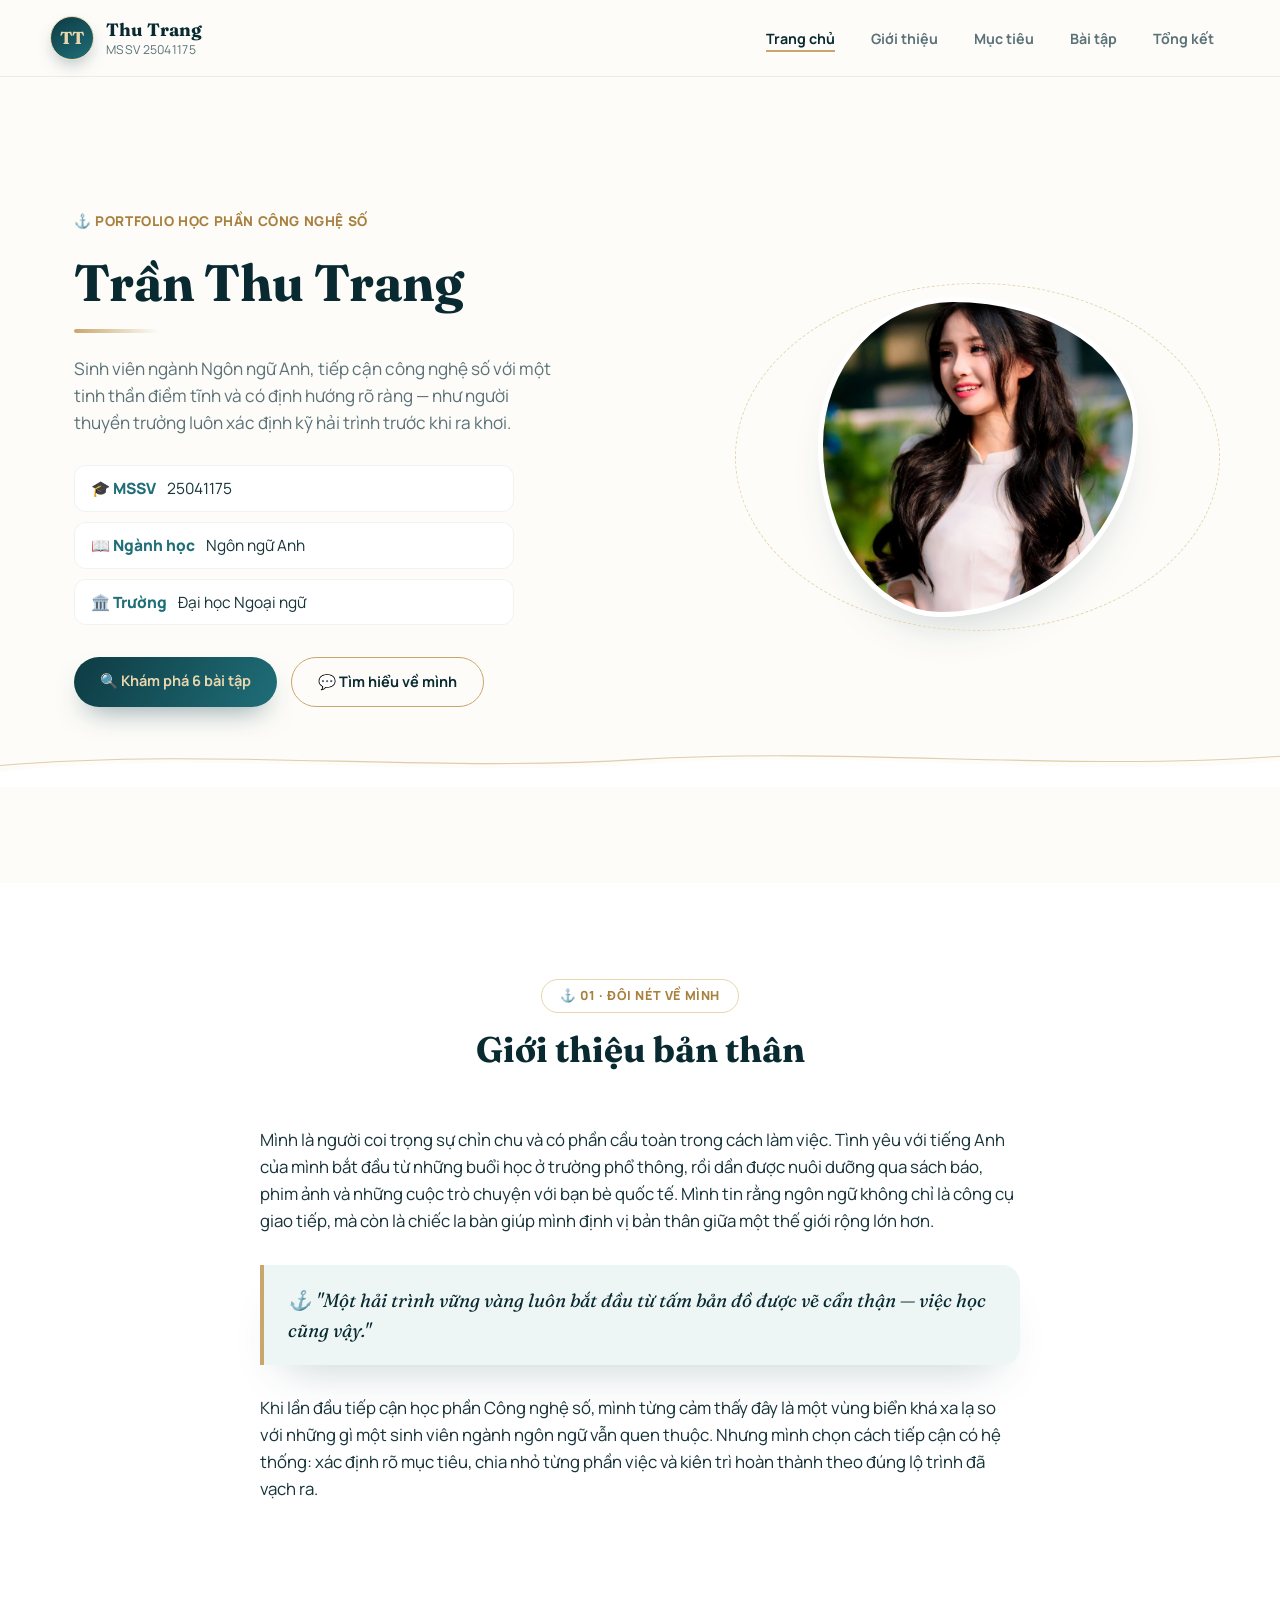
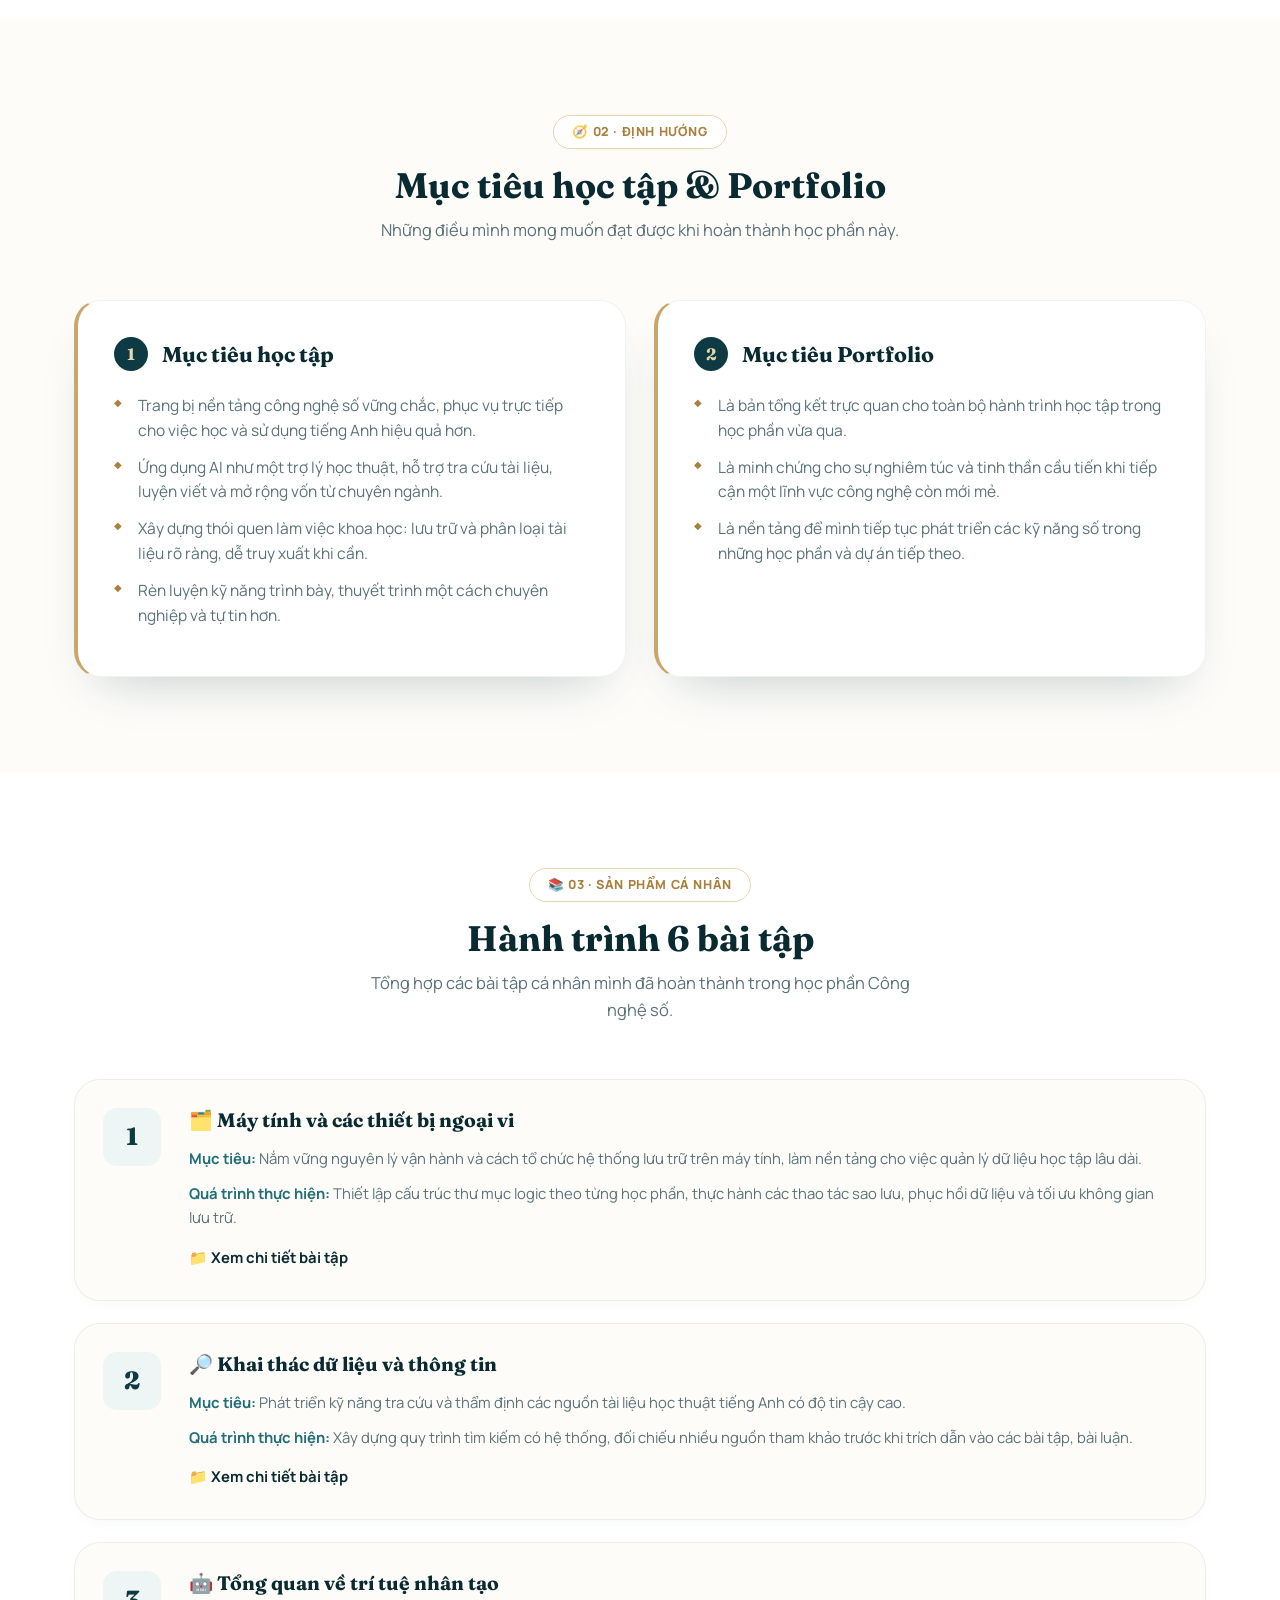
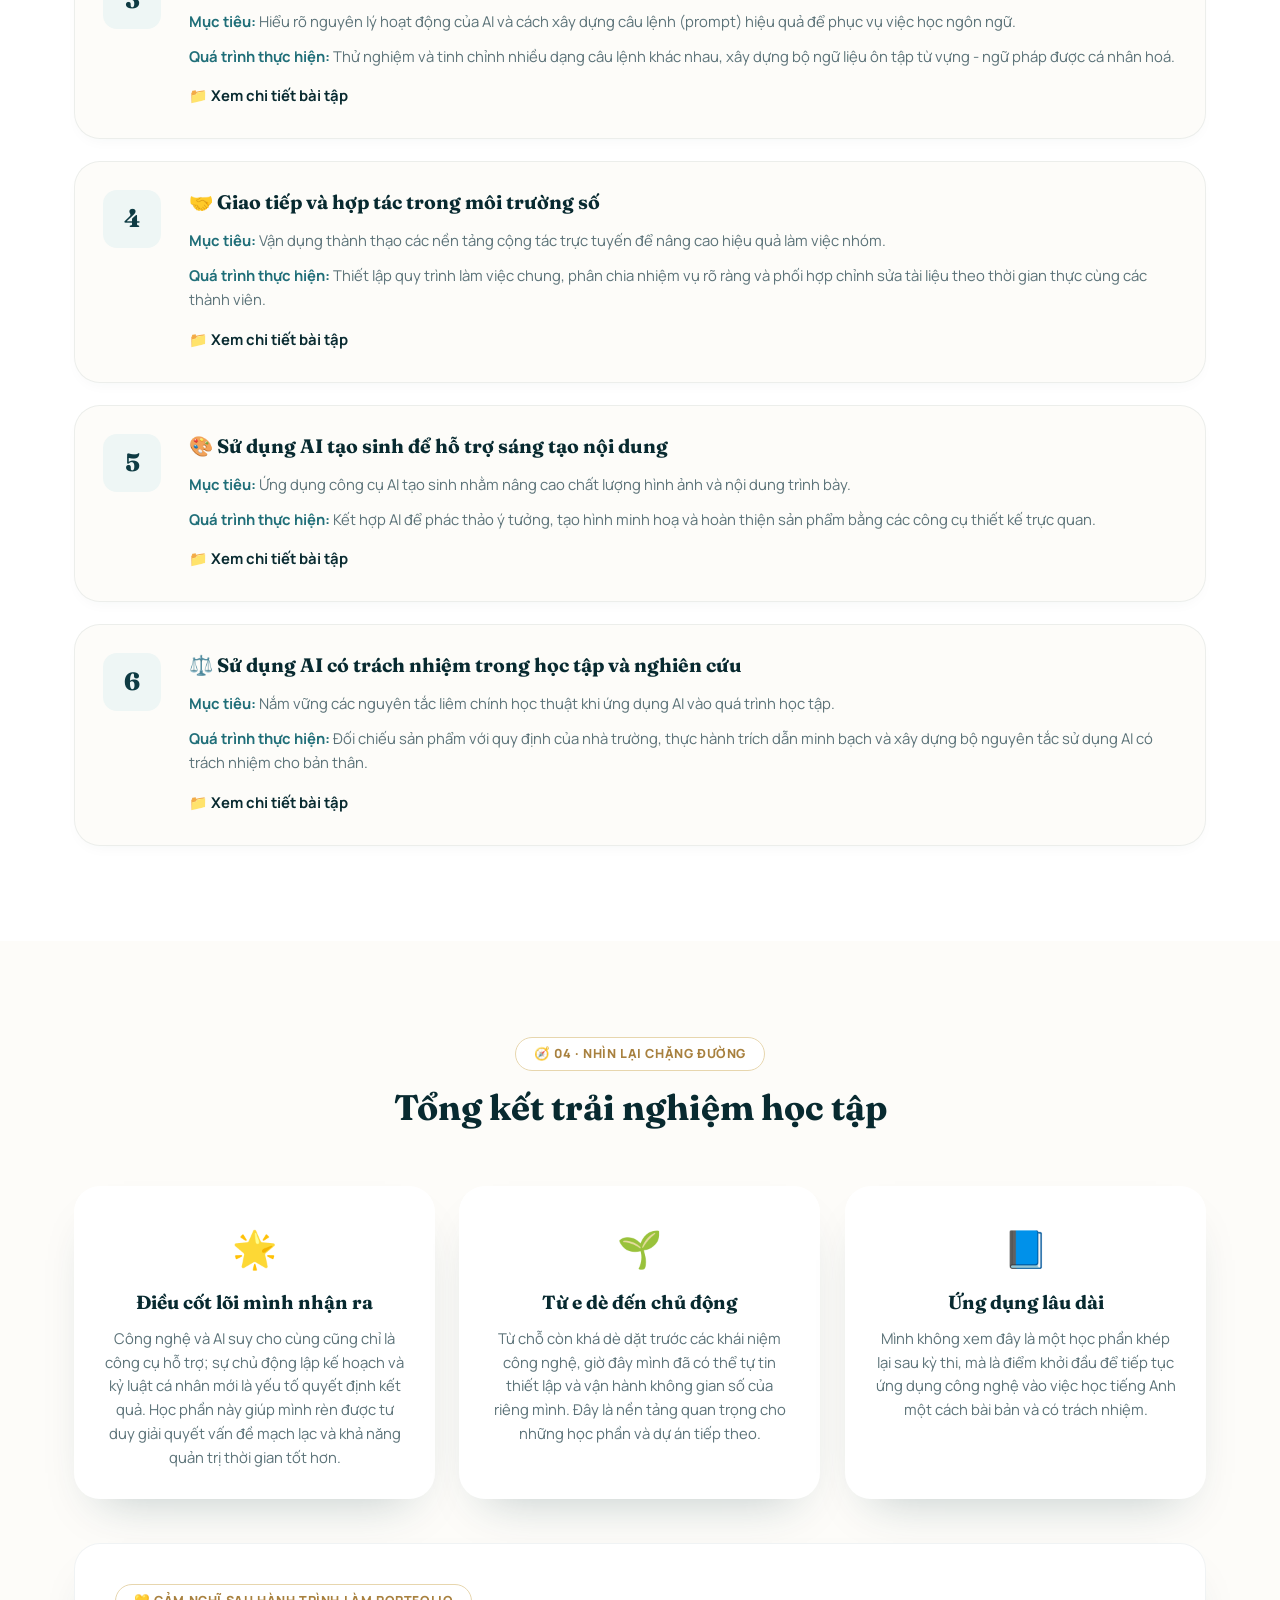
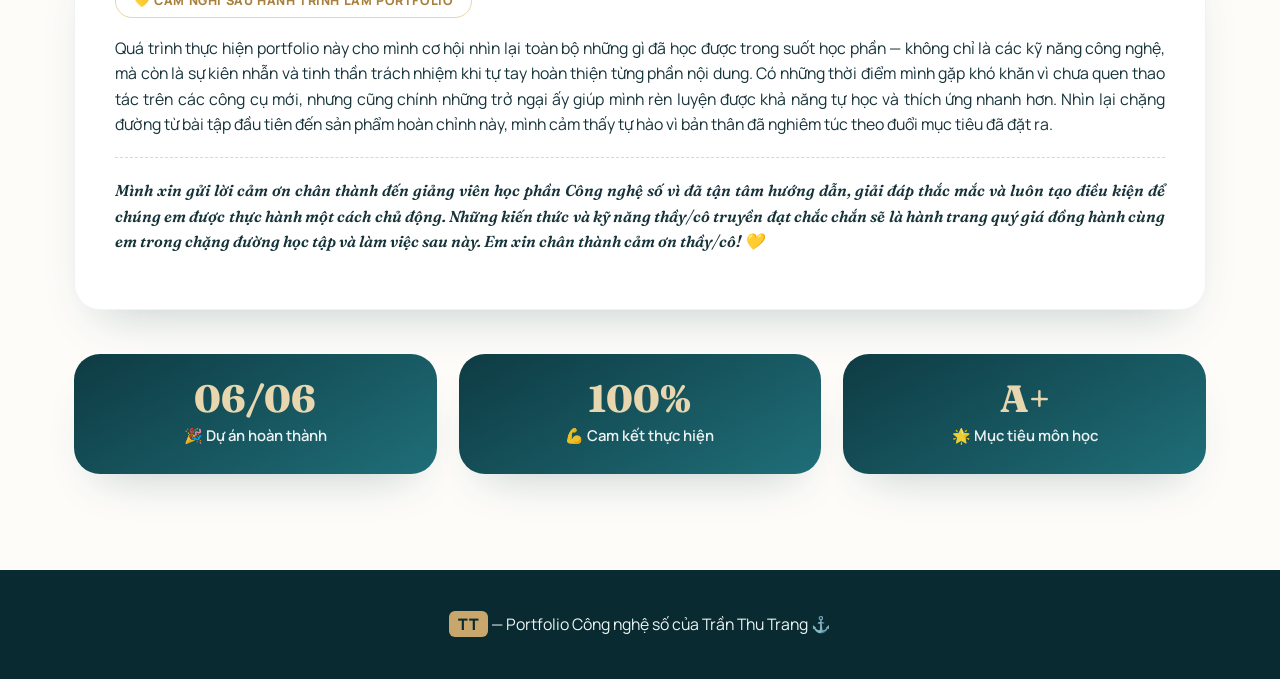
==== index.html @ 6f13f2d3 "Rename thutrang.html to index.html" ====
<!DOCTYPE html>
<html lang="vi">
<head>
<meta charset="UTF-8">
<meta name="viewport" content="width=device-width, initial-scale=1.0">
<title>Trần Thu Trang — Portfolio Công nghệ số</title>
<link rel="preconnect" href="https://fonts.googleapis.com">
<link rel="preconnect" href="https://fonts.gstatic.com" crossorigin>
<link href="https://fonts.googleapis.com/css2?family=Fraunces:opsz,wght@9..144,500;9..144,600;9..144,700;9..144,800&family=Manrope:wght@400;500;600;700;800&display=swap" rel="stylesheet">
<style>
  :root{
    --navy: #0E3B43;
    --navy-deep: #082A30;
    --teal: #1F6E78;
    --mist: #EEF6F5;
    --mist-deep: #DCEEEC;
    --gold: #C9A66B;
    --gold-soft: #E7D6AE;
    --gold-deep: #A8813F;
    --ink: #16333A;
    --ink-soft: #5B7278;
    --paper: #FDFCF9;
    --white: #FFFFFF;
    --shadow-soft: 0 24px 48px -26px rgba(14,59,67,0.28);
    --radius-lg: 26px;
    --radius-sm: 16px;
  }
  *{ box-sizing: border-box; margin: 0; padding: 0; }
  html{ scroll-behavior: smooth; font-size: 16.5px; }
  @media (prefers-reduced-motion: reduce){
    html{ scroll-behavior: auto; }
    *{ animation-duration: 0.01ms !important; animation-iteration-count: 1 !important; transition-duration: 0.01ms !important; }
  }
  body{
    font-family: 'Manrope', sans-serif; color: var(--ink);
    background: var(--paper); line-height: 1.6; overflow-x: hidden; position: relative;
  }
  .wrap{ max-width: 1180px; margin: 0 auto; padding: 0 24px; }
  h1, h2, h3, h4{ font-family: 'Fraunces', serif; font-weight: 700; color: var(--navy-deep); line-height: 1.25; }
  a{ color: inherit; }

  /* ===== subtle floating sparkles (tinh giản, chuyên nghiệp hơn bong bóng) ===== */
  .bubbles{ position: fixed; top: 0; left: 0; width: 100%; height: 100%; z-index: -1; pointer-events: none; overflow: hidden; }
  .bubble{ position: absolute; bottom: -60px; font-size: 1.15rem; opacity: 0.5; animation: floatUp linear infinite; filter: drop-shadow(0 4px 8px rgba(14,59,67,0.12)); }
  .bubble:nth-child(1){ left: 8%; animation-duration: 22s; animation-delay: 0s; }
  .bubble:nth-child(2){ left: 22%; animation-duration: 26s; animation-delay: 3s; font-size: 0.9rem; }
  .bubble:nth-child(3){ left: 38%; animation-duration: 20s; animation-delay: 6s; }
  .bubble:nth-child(4){ left: 58%; animation-duration: 28s; animation-delay: 2s; font-size: 1rem; }
  .bubble:nth-child(5){ left: 74%; animation-duration: 24s; animation-delay: 8s; }
  .bubble:nth-child(6){ left: 90%; animation-duration: 21s; animation-delay: 5s; font-size: 0.95rem; }
  @keyframes floatUp{
    0%{ transform: translateY(0) translateX(0); opacity: 0; }
    12%{ opacity: 0.55; }
    88%{ opacity: 0.4; }
    100%{ transform: translateY(-108vh) translateX(18px); opacity: 0; }
  }

  /* ===== nav ===== */
  .site-nav{
    position: sticky; top: 0; z-index: 1000; background: rgba(253,252,249,0.86); backdrop-filter: blur(14px);
    border-bottom: 1px solid rgba(14,59,67,0.08);
  }
  .nav-inner{ display: flex; justify-content: space-between; align-items: center; padding: 16px 0; }
  .brand{ display: flex; align-items: center; gap: 12px; }
  .seal{
    background: linear-gradient(150deg, var(--navy), var(--teal)); color: var(--gold-soft);
    width: 44px; height: 44px; display: flex; align-items: center; justify-content: center;
    border-radius: 50%; font-family: 'Fraunces', serif; font-weight: 700; font-size: 1.05rem;
    box-shadow: 0 8px 18px -6px rgba(14,59,67,0.4); border: 1px solid var(--gold-soft);
  }
  .brand-text{ display: flex; flex-direction: column; line-height: 1.25; }
  .brand-name{ font-family: 'Fraunces', serif; font-weight: 700; font-size: 1.08rem; color: var(--navy-deep); }
  .brand-id{ font-size: 0.74rem; color: var(--ink-soft); letter-spacing: 0.3px; }
  .nav-links{ display: flex; list-style: none; gap: 4px; }
  .nav-link{
    text-decoration: none; color: var(--ink-soft); padding: 9px 16px; border-radius: 999px;
    font-weight: 700; font-size: 0.86rem; position: relative; transition: color 0.3s ease;
  }
  .nav-link::after{
    content: ""; position: absolute; left: 16px; right: 16px; bottom: 5px; height: 2px;
    background: var(--gold); transform: scaleX(0); transform-origin: left; transition: transform 0.35s cubic-bezier(.3,1.2,.5,1);
  }
  .nav-link:hover, .nav-link.active{ color: var(--navy-deep); }
  .nav-link:hover::after, .nav-link.active::after{ transform: scaleX(1); }

  section{ padding: 96px 0; position: relative; }

  .section-head{ text-align: center; margin-bottom: 56px; }
  .tag{
    display: inline-flex; align-items: center; gap: 6px; background: var(--white); color: var(--gold-deep);
    padding: 6px 18px; border-radius: 999px; font-weight: 800; font-size: 0.76rem; letter-spacing: 0.6px;
    text-transform: uppercase; margin-bottom: 14px; box-shadow: var(--shadow-soft); border: 1px solid var(--gold-soft);
  }
  .section-head h2{ font-size: 2.15rem; margin-bottom: 10px; }
  .section-head p{ color: var(--ink-soft); max-width: 540px; margin: 0 auto; }

  /* ===== hero ===== */
  .hero{ display: grid; grid-template-columns: 1.15fr 0.85fr; gap: 56px; align-items: center; padding-top: 34px; }
  .hero-eyebrow{
    display: inline-flex; align-items: center; gap: 8px; color: var(--gold-deep); font-weight: 800;
    font-size: 0.82rem; letter-spacing: 0.6px; text-transform: uppercase; margin-bottom: 18px;
  }
  .hero h1{ font-size: 3.1rem; margin-bottom: 6px; color: var(--navy-deep); }
  .hero h1 .underline{
    display: block; width: 84px; height: 4px; background: linear-gradient(90deg, var(--gold), transparent);
    border-radius: 4px; margin: 14px 0 22px;
  }
  .hero .sub{ font-size: 1.04rem; color: var(--ink-soft); margin-bottom: 28px; max-width: 480px; }
  .info-list{ list-style: none; margin-bottom: 32px; display: flex; flex-direction: column; gap: 10px; }
  .info-list li{
    font-size: 0.94rem; background: var(--white); padding: 10px 16px; border-radius: 12px;
    box-shadow: var(--shadow-soft); border: 1px solid rgba(14,59,67,0.06); max-width: 440px;
  }
  .info-list .k{ font-weight: 800; color: var(--teal); margin-right: 8px; }
  .hero-cta{ display: flex; gap: 14px; flex-wrap: wrap; }
  .btn{
    display: inline-block; text-decoration: none; padding: 12px 26px; border-radius: 999px;
    font-weight: 700; font-size: 0.88rem; transition: all 0.35s cubic-bezier(.3,1.2,.5,1);
  }
  .btn-primary{ background: linear-gradient(120deg, var(--navy), var(--teal)); color: var(--gold-soft); box-shadow: 0 14px 28px -12px rgba(14,59,67,0.5); }
  .btn-primary:hover{ transform: translateY(-4px) scale(1.02); box-shadow: 0 18px 32px -12px rgba(14,59,67,0.55); }
  .btn-ghost{ background: transparent; color: var(--navy-deep); border: 1.5px solid var(--gold); }
  .btn-ghost:hover{ background: var(--mist); transform: translateY(-4px); }

  .hero-frame{ display: flex; justify-content: center; position: relative; }
  .frame-img{
    width: 100%; max-width: 320px; aspect-ratio: 1/1; object-fit: cover;
    border-radius: 42% 58% 62% 38% / 46% 40% 60% 54%;
    box-shadow: var(--shadow-soft); border: 5px solid var(--white);
    transition: border-radius 0.6s cubic-bezier(.3,1.1,.4,1), transform 0.5s cubic-bezier(.3,1.1,.4,1);
  }
  .hero-frame:hover .frame-img{
    border-radius: 58% 42% 40% 60% / 54% 60% 40% 46%;
    transform: translateY(-4px);
  }
  .frame-ring{
    position: absolute; inset: -14px; border-radius: 50%; border: 1.5px dashed var(--gold-soft);
  }

  .wave-divider{ position: relative; height: 46px; margin-top: 34px; }
  .wave-divider svg{ position: absolute; bottom: 0; width: 100%; height: 46px; }

  /* ===== gioi thieu ===== */
  #gioi-thieu{ background: var(--white); }
  .intro-text{ max-width: 760px; margin: 0 auto; }
  .intro-text p{ font-size: 1.02rem; color: var(--ink); margin-bottom: 20px; }
  .pull-quote{
    background: var(--mist); border-left: 4px solid var(--gold); padding: 20px 24px; margin: 30px 0;
    border-radius: 0 18px 18px 0; font-family: 'Fraunces', serif; font-size: 1.15rem; font-style: italic;
    color: var(--navy-deep); box-shadow: var(--shadow-soft);
  }

  /* ===== muc tieu ===== */
  .goal-grid{ display: grid; grid-template-columns: 1fr 1fr; gap: 28px; }
  .goal-card{
    background: var(--white); padding: 36px; border-radius: var(--radius-lg); box-shadow: var(--shadow-soft);
    border: 1px solid rgba(14,59,67,0.06); border-left: 4px solid var(--gold);
    transition: all 0.4s cubic-bezier(.2,.9,.3,1.3);
  }
  .goal-card:hover{ transform: translateY(-8px); box-shadow: 0 30px 50px -22px rgba(14,59,67,0.28); }
  .goal-card h3{ display: flex; align-items: center; gap: 14px; font-size: 1.3rem; margin-bottom: 22px; color: var(--navy-deep); }
  .goal-card .num{
    background: var(--navy); color: var(--gold-soft); width: 34px; height: 34px; border-radius: 50%;
    display: flex; align-items: center; justify-content: center; font-size: 1rem; font-family: 'Fraunces', serif;
  }
  .goal-card ul{ list-style: none; }
  .goal-card ul li{ position: relative; padding-left: 24px; margin-bottom: 12px; color: var(--ink-soft); font-size: 0.94rem; line-height: 1.6; }
  .goal-card ul li::before{ content: "◆"; position: absolute; left: 0; top: 2px; font-size: 0.6rem; color: var(--gold-deep); }

  /* ===== bai tap ===== */
  #bai-tap{ background: var(--white); }
  .work-list{ display: flex; flex-direction: column; gap: 22px; }
  .work-item{
    display: grid; grid-template-columns: 62px 1fr; gap: 24px; background: var(--paper);
    padding: 28px; border-radius: var(--radius-lg); border: 1px solid rgba(14,59,67,0.07);
    box-shadow: 0 6px 18px -10px rgba(14,59,67,0.08); transition: all 0.35s cubic-bezier(.25,.8,.25,1);
  }
  .work-item:hover{ transform: translateX(8px); background: var(--white); border-color: var(--gold); box-shadow: var(--shadow-soft); }
  .work-item .num{
    background: var(--mist); color: var(--navy); font-size: 1.5rem; font-weight: 800; width: 58px; height: 58px;
    display: flex; align-items: center; justify-content: center; border-radius: 14px;
    font-family: 'Fraunces', serif; transition: all 0.3s ease;
  }
  .work-item:hover .num{ background: linear-gradient(150deg, var(--navy), var(--teal)); color: var(--gold-soft); }
  .work-item h3{ font-size: 1.18rem; margin-bottom: 14px; color: var(--navy-deep); }
  .work-fields{ display: flex; flex-direction: column; gap: 10px; margin-bottom: 14px; }
  .work-fields .row{ font-size: 0.9rem; color: var(--ink-soft); line-height: 1.65; }
  .work-fields b{ color: var(--teal); }
  .work-link{
    display: inline-block; color: var(--navy-deep); text-decoration: none; font-weight: 700; font-size: 0.9rem;
    position: relative; padding-bottom: 2px;
  }
  .work-link::after{ content: ""; position: absolute; bottom: 0; left: 0; width: 0; height: 2px; background: var(--gold); transition: width 0.3s ease; }
  .work-link:hover::after{ width: 100%; }

  /* ===== tong ket ===== */
  .reflect-grid{ display: grid; grid-template-columns: repeat(3, 1fr); gap: 24px; margin-bottom: 44px; }
  .reflect-card{
    background: var(--white); padding: 30px; border-radius: var(--radius-lg); box-shadow: var(--shadow-soft);
    text-align: center; border-top: 3px solid transparent; transition: all 0.35s ease;
  }
  .reflect-card:hover{ transform: translateY(-6px); border-top-color: var(--gold); }
  .reflect-card .ic{ font-size: 2.2rem; margin-bottom: 14px; display: inline-block; transition: transform 0.3s ease; }
  .reflect-card:hover .ic{ transform: scale(1.15) rotate(-6deg); }
  .reflect-card h3{ font-size: 1.15rem; margin-bottom: 12px; color: var(--navy-deep); }
  .reflect-card p{ font-size: 0.9rem; color: var(--ink-soft); }

  .feelings{
    background: var(--white); border-radius: var(--radius-lg); padding: 40px; box-shadow: var(--shadow-soft);
    margin-bottom: 44px; border: 1px solid rgba(14,59,67,0.06);
  }
  .feelings .tag{ margin-bottom: 18px; }
  .feelings p{ margin-bottom: 15px; text-align: justify; color: var(--ink); font-size: 0.96rem; }
  .thanks{
    font-family: 'Fraunces', serif; font-style: italic; color: var(--navy-deep); font-weight: 600;
    border-top: 1px dashed var(--gold-soft); padding-top: 20px; margin-top: 20px; font-size: 1rem;
  }

  .stat-row{ display: grid; grid-template-columns: repeat(3, 1fr); gap: 22px; text-align: center; }
  .stat{
    background: linear-gradient(150deg, var(--navy), var(--teal)); color: var(--white); padding: 26px;
    border-radius: var(--radius-lg); box-shadow: var(--shadow-soft); transition: transform 0.35s cubic-bezier(.3,1.2,.5,1);
  }
  .stat:hover{ transform: translateY(-5px); }
  .stat .num{ font-family: 'Fraunces', serif; font-size: 2.3rem; font-weight: 800; line-height: 1; margin-bottom: 6px; color: var(--gold-soft); }
  .stat .label{ font-weight: 600; font-size: 0.9rem; opacity: 0.92; }

  footer{ background: var(--navy-deep); color: var(--mist); text-align: center; padding: 42px 20px; font-size: 0.96rem; }
  .seal-mini{ background: var(--gold); color: var(--navy-deep); padding: 2px 9px; border-radius: 6px; font-weight: 800; }

  .reveal{ opacity: 0; transform: translateY(28px) scale(0.98); transition: all 0.75s cubic-bezier(.25,1,.5,1); will-change: transform, opacity; }
  .reveal.in-view{ opacity: 1; transform: translateY(0) scale(1); }

  @media (max-width: 992px){
    .hero{ grid-template-columns: 1fr; gap: 30px; text-align: center; }
    .hero-cta{ justify-content: center; }
    .hero .sub{ margin-left: auto; margin-right: auto; }
    .hero-frame{ order: -1; }
    .hero h1 .underline{ margin-left: auto; margin-right: auto; }
    .info-list li{ margin: 0 auto; }
    .goal-grid{ grid-template-columns: 1fr; }
    .reflect-grid{ grid-template-columns: 1fr; }
    .stat-row{ grid-template-columns: 1fr; }
    .nav-links{ display: none; }
  }
</style>
</head>
<body>

<div class="bubbles" aria-hidden="true">
  <span class="bubble">⚓</span><span class="bubble">✦</span><span class="bubble">🧭</span>
  <span class="bubble">✦</span><span class="bubble">⛵</span><span class="bubble">✦</span>
</div>

<header class="site-nav">
  <div class="wrap nav-inner">
    <div class="brand">
      <div class="seal">TT</div>
      <div class="brand-text">
        <span class="brand-name">Thu Trang</span>
        <span class="brand-id">MSSV 25041175</span>
      </div>
    </div>
    <ul class="nav-links">
      <li><a href="#trang-chu" class="nav-link active">Trang chủ</a></li>
      <li><a href="#gioi-thieu" class="nav-link">Giới thiệu</a></li>
      <li><a href="#muc-tieu" class="nav-link">Mục tiêu</a></li>
      <li><a href="#bai-tap" class="nav-link">Bài tập</a></li>
      <li><a href="#tong-ket" class="nav-link">Tổng kết</a></li>
    </ul>
  </div>
</header>

<section id="trang-chu">
  <div class="wrap hero">
    <div class="reveal">
      <span class="hero-eyebrow">⚓ Portfolio học phần Công nghệ số</span>
      <h1>Trần Thu Trang<span class="underline"></span></h1>
      <p class="sub">Sinh viên ngành Ngôn ngữ Anh, tiếp cận công nghệ số với một tinh thần điềm tĩnh và có định hướng rõ ràng — như người thuyền trưởng luôn xác định kỹ hải trình trước khi ra khơi.</p>
      <ul class="info-list">
        <li><span class="k">🎓 MSSV</span> 25041175</li>
        <li><span class="k">📖 Ngành học</span> Ngôn ngữ Anh</li>
        <li><span class="k">🏛️ Trường</span> Đại học Ngoại ngữ</li>
      </ul>
      <div class="hero-cta">
        <a href="#bai-tap" class="btn btn-primary">🔍 Khám phá 6 bài tập</a>
        <a href="#gioi-thieu" class="btn btn-ghost">💬 Tìm hiểu về mình</a>
      </div>
    </div>
    <div class="hero-frame reveal">
      <div class="frame-ring"></div>
      <img class="frame-img" src="thutrang.jpg" alt="Ảnh cá nhân của Thu Trang"
           onerror="this.style.display='none'; this.parentElement.innerHTML+='<div style=\'width:100%;max-width:320px;aspect-ratio:1/1;border-radius:42% 58% 62% 38% / 46% 40% 60% 54%;background:linear-gradient(150deg,#0E3B43,#1F6E78);display:flex;align-items:center;justify-content:center;font-family:Fraunces,serif;font-size:3rem;color:#E7D6AE;box-shadow:0 24px 48px -26px rgba(14,59,67,0.28);\'>TT</div>';">
    </div>
  </div>
  <div class="wave-divider" aria-hidden="true">
    <svg viewBox="0 0 1440 60" preserveAspectRatio="none">
      <path d="M0,40 C240,10 480,50 720,30 C960,10 1200,50 1440,26 L1440,60 L0,60 Z" fill="var(--white)"></path>
      <path d="M0,32 C240,8 480,42 720,24 C960,8 1200,40 1440,20" fill="none" stroke="#C9A66B" stroke-width="1.4" opacity="0.55"></path>
    </svg>
  </div>
</section>

<section id="gioi-thieu">
  <div class="wrap">
    <div class="section-head reveal">
      <span class="tag">⚓ 01 · Đôi nét về mình</span>
      <h2>Giới thiệu bản thân</h2>
    </div>
    <div class="intro-text reveal">
      <p>Mình là người coi trọng sự chỉn chu và có phần cầu toàn trong cách làm việc. Tình yêu với tiếng Anh của mình bắt đầu từ những buổi học ở trường phổ thông, rồi dần được nuôi dưỡng qua sách báo, phim ảnh và những cuộc trò chuyện với bạn bè quốc tế. Mình tin rằng ngôn ngữ không chỉ là công cụ giao tiếp, mà còn là chiếc la bàn giúp mình định vị bản thân giữa một thế giới rộng lớn hơn.</p>
      <div class="pull-quote">⚓ "Một hải trình vững vàng luôn bắt đầu từ tấm bản đồ được vẽ cẩn thận — việc học cũng vậy."</div>
      <p>Khi lần đầu tiếp cận học phần Công nghệ số, mình từng cảm thấy đây là một vùng biển khá xa lạ so với những gì một sinh viên ngành ngôn ngữ vẫn quen thuộc. Nhưng mình chọn cách tiếp cận có hệ thống: xác định rõ mục tiêu, chia nhỏ từng phần việc và kiên trì hoàn thành theo đúng lộ trình đã vạch ra.</p>
    </div>
  </div>
</section>

<section id="muc-tieu">
  <div class="wrap">
    <div class="section-head reveal">
      <span class="tag">🧭 02 · Định hướng</span>
      <h2>Mục tiêu học tập &amp; Portfolio</h2>
      <p>Những điều mình mong muốn đạt được khi hoàn thành học phần này.</p>
    </div>
    <div class="goal-grid">
      <div class="goal-card reveal">
        <h3><span class="num">1</span> Mục tiêu học tập</h3>
        <ul>
          <li>Trang bị nền tảng công nghệ số vững chắc, phục vụ trực tiếp cho việc học và sử dụng tiếng Anh hiệu quả hơn.</li>
          <li>Ứng dụng AI như một trợ lý học thuật, hỗ trợ tra cứu tài liệu, luyện viết và mở rộng vốn từ chuyên ngành.</li>
          <li>Xây dựng thói quen làm việc khoa học: lưu trữ và phân loại tài liệu rõ ràng, dễ truy xuất khi cần.</li>
          <li>Rèn luyện kỹ năng trình bày, thuyết trình một cách chuyên nghiệp và tự tin hơn.</li>
        </ul>
      </div>
      <div class="goal-card reveal">
        <h3><span class="num">2</span> Mục tiêu Portfolio</h3>
        <ul>
          <li>Là bản tổng kết trực quan cho toàn bộ hành trình học tập trong học phần vừa qua.</li>
          <li>Là minh chứng cho sự nghiêm túc và tinh thần cầu tiến khi tiếp cận một lĩnh vực công nghệ còn mới mẻ.</li>
          <li>Là nền tảng để mình tiếp tục phát triển các kỹ năng số trong những học phần và dự án tiếp theo.</li>
        </ul>
      </div>
    </div>
  </div>
</section>

<section id="bai-tap">
  <div class="wrap">
    <div class="section-head reveal">
      <span class="tag">📚 03 · Sản phẩm cá nhân</span>
      <h2>Hành trình 6 bài tập</h2>
      <p>Tổng hợp các bài tập cá nhân mình đã hoàn thành trong học phần Công nghệ số.</p>
    </div>
    <div class="work-list">
      <div class="work-item reveal">
        <div class="num">1</div>
        <div>
          <h3>🗂️ Máy tính và các thiết bị ngoại vi</h3>
          <div class="work-fields">
            <div class="row"><b>Mục tiêu:</b> Nắm vững nguyên lý vận hành và cách tổ chức hệ thống lưu trữ trên máy tính, làm nền tảng cho việc quản lý dữ liệu học tập lâu dài.</div>
            <div class="row"><b>Quá trình thực hiện:</b> Thiết lập cấu trúc thư mục logic theo từng học phần, thực hành các thao tác sao lưu, phục hồi dữ liệu và tối ưu không gian lưu trữ.</div>
          </div>
          <a href="https://drive.google.com/file/d/YOUR_FILE_ID_1/view?usp=drive_link" class="work-link" target="_blank" rel="noopener">📁 Xem chi tiết bài tập</a>
        </div>
      </div>
      <div class="work-item reveal">
        <div class="num">2</div>
        <div>
          <h3>🔎 Khai thác dữ liệu và thông tin</h3>
          <div class="work-fields">
            <div class="row"><b>Mục tiêu:</b> Phát triển kỹ năng tra cứu và thẩm định các nguồn tài liệu học thuật tiếng Anh có độ tin cậy cao.</div>
            <div class="row"><b>Quá trình thực hiện:</b> Xây dựng quy trình tìm kiếm có hệ thống, đối chiếu nhiều nguồn tham khảo trước khi trích dẫn vào các bài tập, bài luận.</div>
          </div>
          <a href="https://drive.google.com/file/d/YOUR_FILE_ID_2/view?usp=drive_link" class="work-link" target="_blank" rel="noopener">📁 Xem chi tiết bài tập</a>
        </div>
      </div>
      <div class="work-item reveal">
        <div class="num">3</div>
        <div>
          <h3>🤖 Tổng quan về trí tuệ nhân tạo</h3>
          <div class="work-fields">
            <div class="row"><b>Mục tiêu:</b> Hiểu rõ nguyên lý hoạt động của AI và cách xây dựng câu lệnh (prompt) hiệu quả để phục vụ việc học ngôn ngữ.</div>
            <div class="row"><b>Quá trình thực hiện:</b> Thử nghiệm và tinh chỉnh nhiều dạng câu lệnh khác nhau, xây dựng bộ ngữ liệu ôn tập từ vựng - ngữ pháp được cá nhân hoá.</div>
          </div>
          <a href="https://drive.google.com/file/d/YOUR_FILE_ID_3/view?usp=drive_link" class="work-link" target="_blank" rel="noopener">📁 Xem chi tiết bài tập</a>
        </div>
      </div>
      <div class="work-item reveal">
        <div class="num">4</div>
        <div>
          <h3>🤝 Giao tiếp và hợp tác trong môi trường số</h3>
          <div class="work-fields">
            <div class="row"><b>Mục tiêu:</b> Vận dụng thành thạo các nền tảng cộng tác trực tuyến để nâng cao hiệu quả làm việc nhóm.</div>
            <div class="row"><b>Quá trình thực hiện:</b> Thiết lập quy trình làm việc chung, phân chia nhiệm vụ rõ ràng và phối hợp chỉnh sửa tài liệu theo thời gian thực cùng các thành viên.</div>
          </div>
          <a href="https://drive.google.com/file/d/YOUR_FILE_ID_4/view?usp=drive_link" class="work-link" target="_blank" rel="noopener">📁 Xem chi tiết bài tập</a>
        </div>
      </div>
      <div class="work-item reveal">
        <div class="num">5</div>
        <div>
          <h3>🎨 Sử dụng AI tạo sinh để hỗ trợ sáng tạo nội dung</h3>
          <div class="work-fields">
            <div class="row"><b>Mục tiêu:</b> Ứng dụng công cụ AI tạo sinh nhằm nâng cao chất lượng hình ảnh và nội dung trình bày.</div>
            <div class="row"><b>Quá trình thực hiện:</b> Kết hợp AI để phác thảo ý tưởng, tạo hình minh hoạ và hoàn thiện sản phẩm bằng các công cụ thiết kế trực quan.</div>
          </div>
          <a href="https://drive.google.com/file/d/YOUR_FILE_ID_5/view?usp=drive_link" class="work-link" target="_blank" rel="noopener">📁 Xem chi tiết bài tập</a>
        </div>
      </div>
      <div class="work-item reveal">
        <div class="num">6</div>
        <div>
          <h3>⚖️ Sử dụng AI có trách nhiệm trong học tập và nghiên cứu</h3>
          <div class="work-fields">
            <div class="row"><b>Mục tiêu:</b> Nắm vững các nguyên tắc liêm chính học thuật khi ứng dụng AI vào quá trình học tập.</div>
            <div class="row"><b>Quá trình thực hiện:</b> Đối chiếu sản phẩm với quy định của nhà trường, thực hành trích dẫn minh bạch và xây dựng bộ nguyên tắc sử dụng AI có trách nhiệm cho bản thân.</div>
          </div>
          <a href="https://drive.google.com/file/d/YOUR_FILE_ID_6/view?usp=drive_link" class="work-link" target="_blank" rel="noopener">📁 Xem chi tiết bài tập</a>
        </div>
      </div>
    </div>
  </div>
</section>

<section id="tong-ket">
  <div class="wrap">
    <div class="section-head reveal">
      <span class="tag">🧭 04 · Nhìn lại chặng đường</span>
      <h2>Tổng kết trải nghiệm học tập</h2>
    </div>
    <div class="reflect-grid">
      <div class="reflect-card reveal">
        <div class="ic">🌟</div>
        <h3>Điều cốt lõi mình nhận ra</h3>
        <p>Công nghệ và AI suy cho cùng cũng chỉ là công cụ hỗ trợ; sự chủ động lập kế hoạch và kỷ luật cá nhân mới là yếu tố quyết định kết quả. Học phần này giúp mình rèn được tư duy giải quyết vấn đề mạch lạc và khả năng quản trị thời gian tốt hơn.</p>
      </div>
      <div class="reflect-card reveal">
        <div class="ic">🌱</div>
        <h3>Từ e dè đến chủ động</h3>
        <p>Từ chỗ còn khá dè dặt trước các khái niệm công nghệ, giờ đây mình đã có thể tự tin thiết lập và vận hành không gian số của riêng mình. Đây là nền tảng quan trọng cho những học phần và dự án tiếp theo.</p>
      </div>
      <div class="reflect-card reveal">
        <div class="ic">📘</div>
        <h3>Ứng dụng lâu dài</h3>
        <p>Mình không xem đây là một học phần khép lại sau kỳ thi, mà là điểm khởi đầu để tiếp tục ứng dụng công nghệ vào việc học tiếng Anh một cách bài bản và có trách nhiệm.</p>
      </div>
    </div>

    <div class="feelings reveal">
      <span class="tag">💛 Cảm nghĩ sau hành trình làm Portfolio</span>
      <p>Quá trình thực hiện portfolio này cho mình cơ hội nhìn lại toàn bộ những gì đã học được trong suốt học phần — không chỉ là các kỹ năng công nghệ, mà còn là sự kiên nhẫn và tinh thần trách nhiệm khi tự tay hoàn thiện từng phần nội dung. Có những thời điểm mình gặp khó khăn vì chưa quen thao tác trên các công cụ mới, nhưng cũng chính những trở ngại ấy giúp mình rèn luyện được khả năng tự học và thích ứng nhanh hơn. Nhìn lại chặng đường từ bài tập đầu tiên đến sản phẩm hoàn chỉnh này, mình cảm thấy tự hào vì bản thân đã nghiêm túc theo đuổi mục tiêu đã đặt ra.</p>
      <p class="thanks">Mình xin gửi lời cảm ơn chân thành đến giảng viên học phần Công nghệ số vì đã tận tâm hướng dẫn, giải đáp thắc mắc và luôn tạo điều kiện để chúng em được thực hành một cách chủ động. Những kiến thức và kỹ năng thầy/cô truyền đạt chắc chắn sẽ là hành trang quý giá đồng hành cùng em trong chặng đường học tập và làm việc sau này. Em xin chân thành cảm ơn thầy/cô! 💛</p>
    </div>

    <div class="stat-row reveal">
      <div class="stat"><div class="num">06/06</div><div class="label">🎉 Dự án hoàn thành</div></div>
      <div class="stat"><div class="num">100%</div><div class="label">💪 Cam kết thực hiện</div></div>
      <div class="stat"><div class="num">A+</div><div class="label">🌟 Mục tiêu môn học</div></div>
    </div>
  </div>
</section>

<footer>
  <span class="seal-mini">TT</span> — Portfolio Công nghệ số của Trần Thu Trang ⚓
</footer>

<script>
  const reveals = document.querySelectorAll('.reveal');
  reveals.forEach((el, i) => { el.style.transitionDelay = (i % 4) * 0.08 + 's'; });

  const io = new IntersectionObserver((entries) => {
    entries.forEach(entry => {
      if (entry.isIntersecting) {
        entry.target.classList.add('in-view');
        io.unobserve(entry.target);
      }
    });
  }, { threshold: 0.1 });
  reveals.forEach(el => io.observe(el));

  document.querySelectorAll('a[href^="#"]').forEach(link => {
    link.addEventListener('click', (e) => {
      const target = document.querySelector(link.getAttribute('href'));
      if (target) {
        e.preventDefault();
        target.scrollIntoView({ behavior: 'smooth', block: 'start' });
      }
    });
  });

  const navLinks = document.querySelectorAll('.nav-link');
  const sections = document.querySelectorAll('section[id]');
  const navIo = new IntersectionObserver((entries) => {
    entries.forEach(entry => {
      if (entry.isIntersecting) {
        const id = entry.target.getAttribute('id');
        navLinks.forEach(l => l.classList.toggle('active', l.getAttribute('href') === '#' + id));
      }
    });
  }, { threshold: 0.3 });
  sections.forEach(s => navIo.observe(s));

  window.addEventListener('beforeprint', () => {
    reveals.forEach(el => el.classList.add('in-view'));
  });
</script>
</body>
</html>
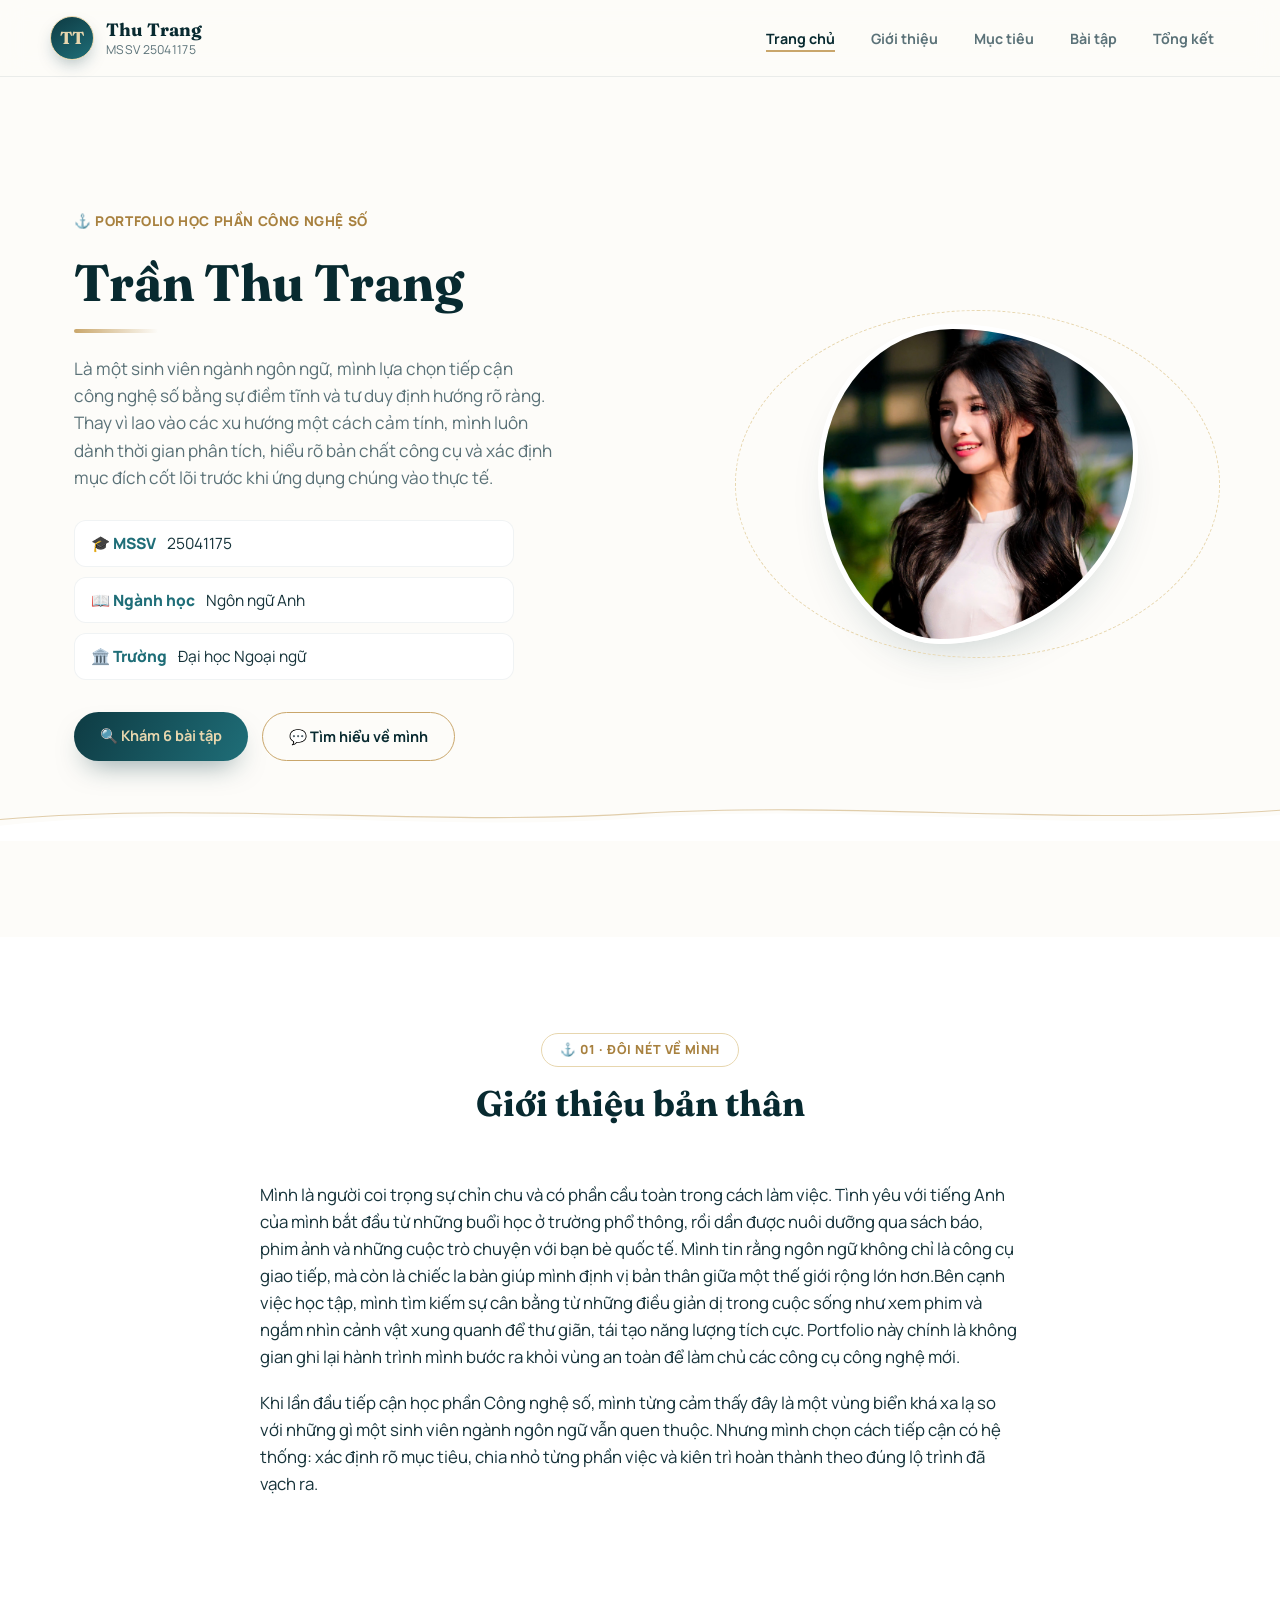
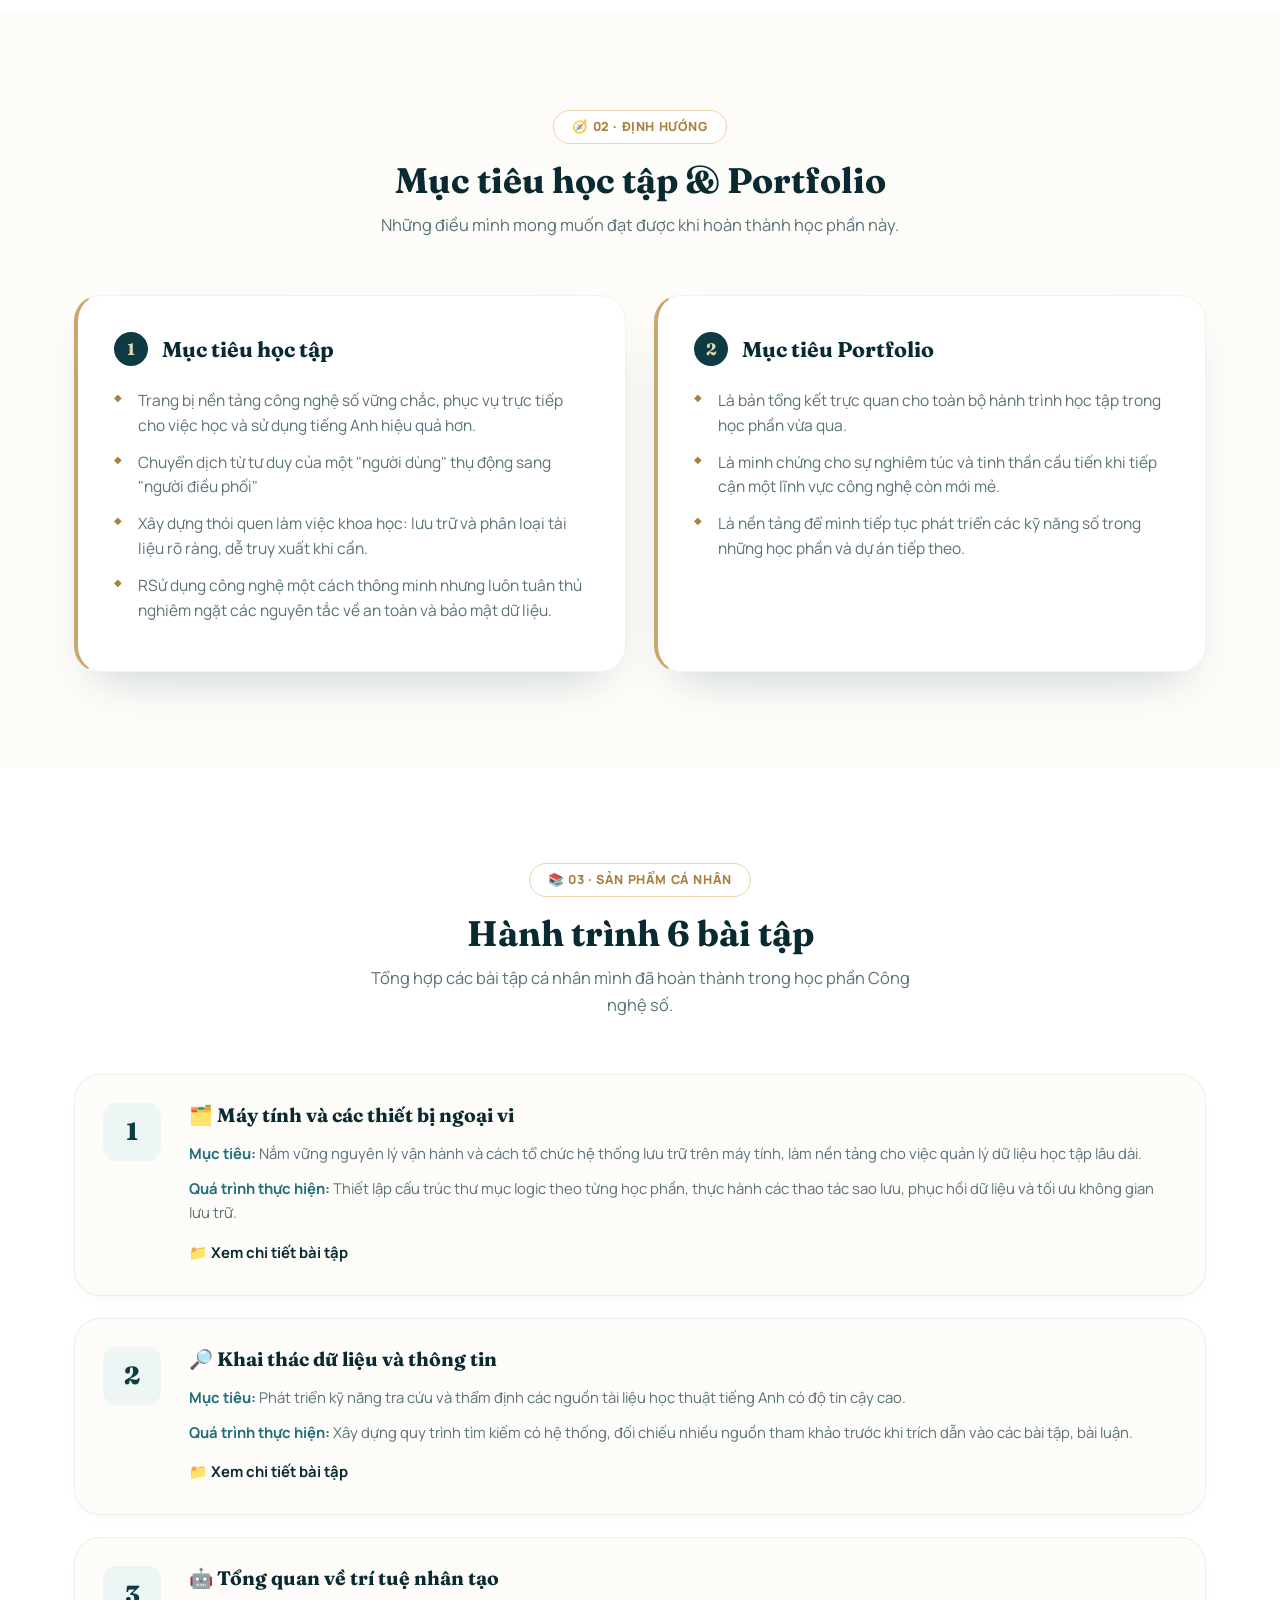
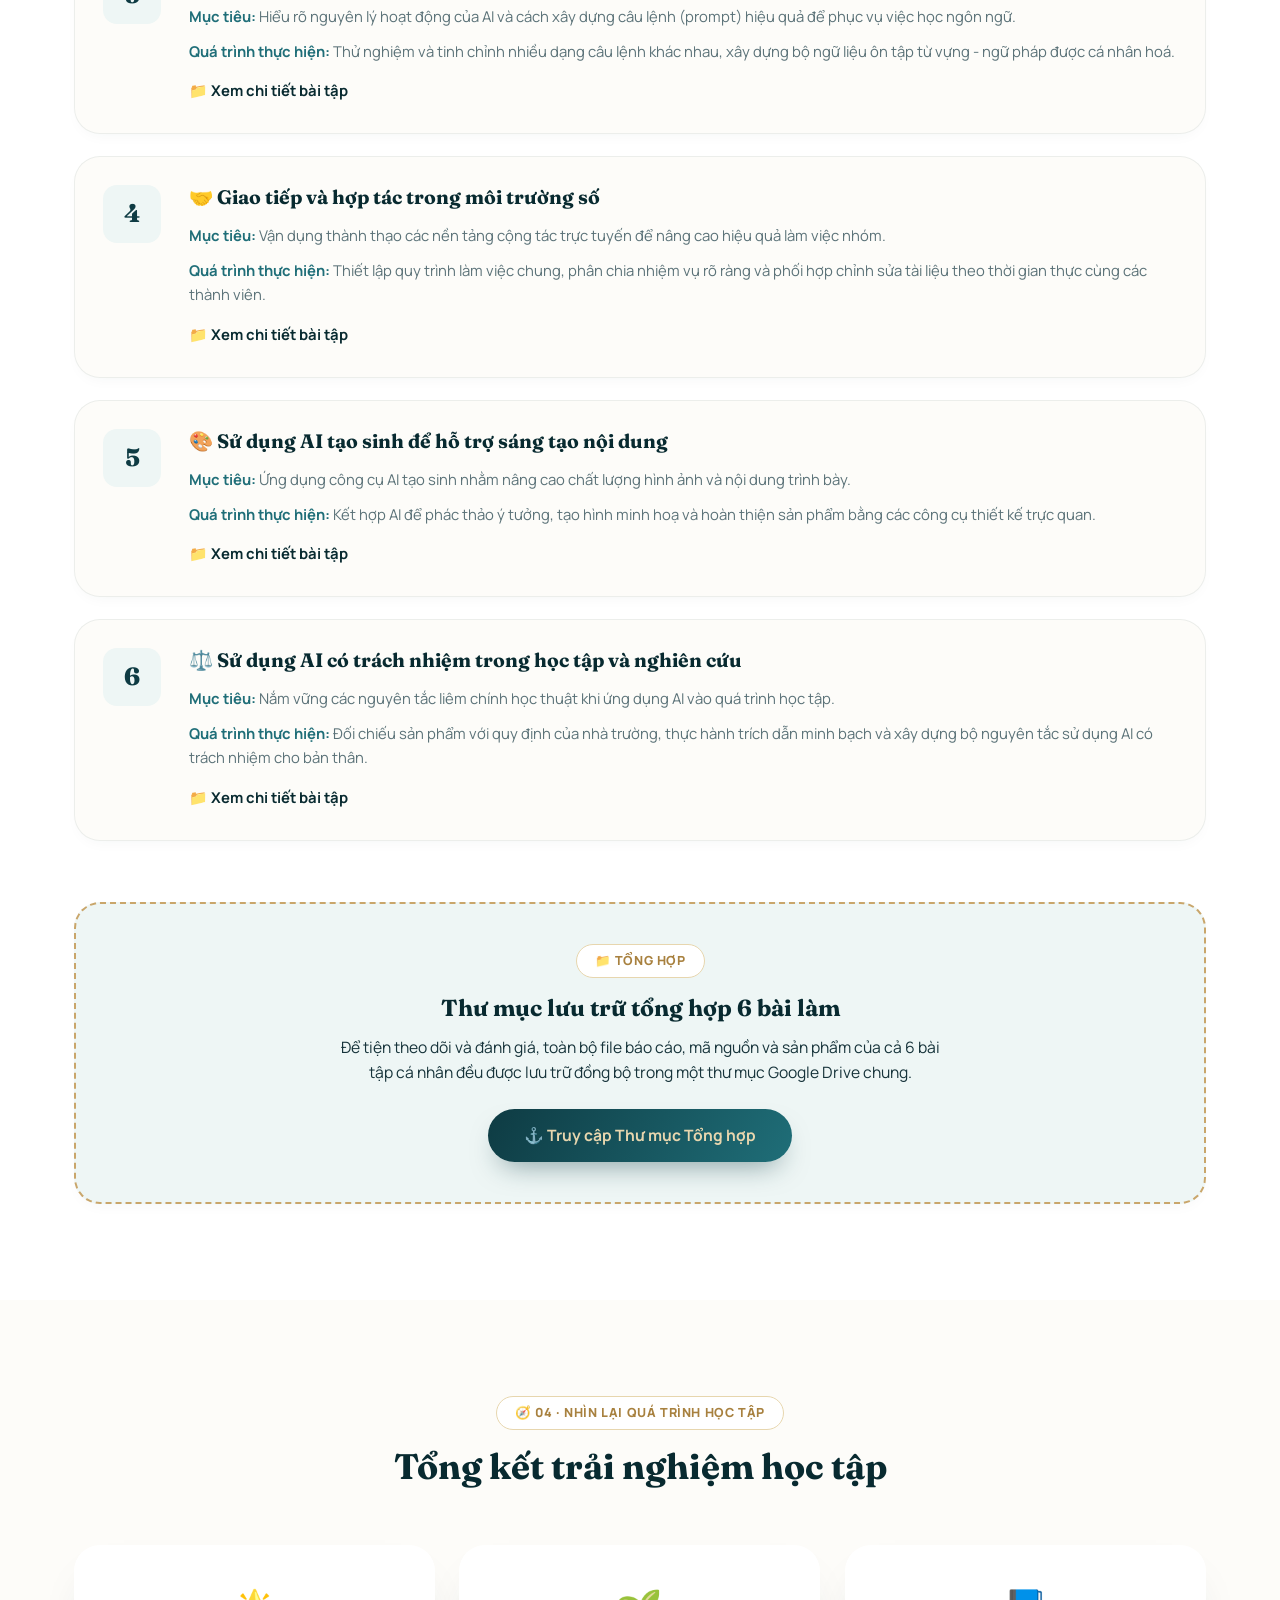
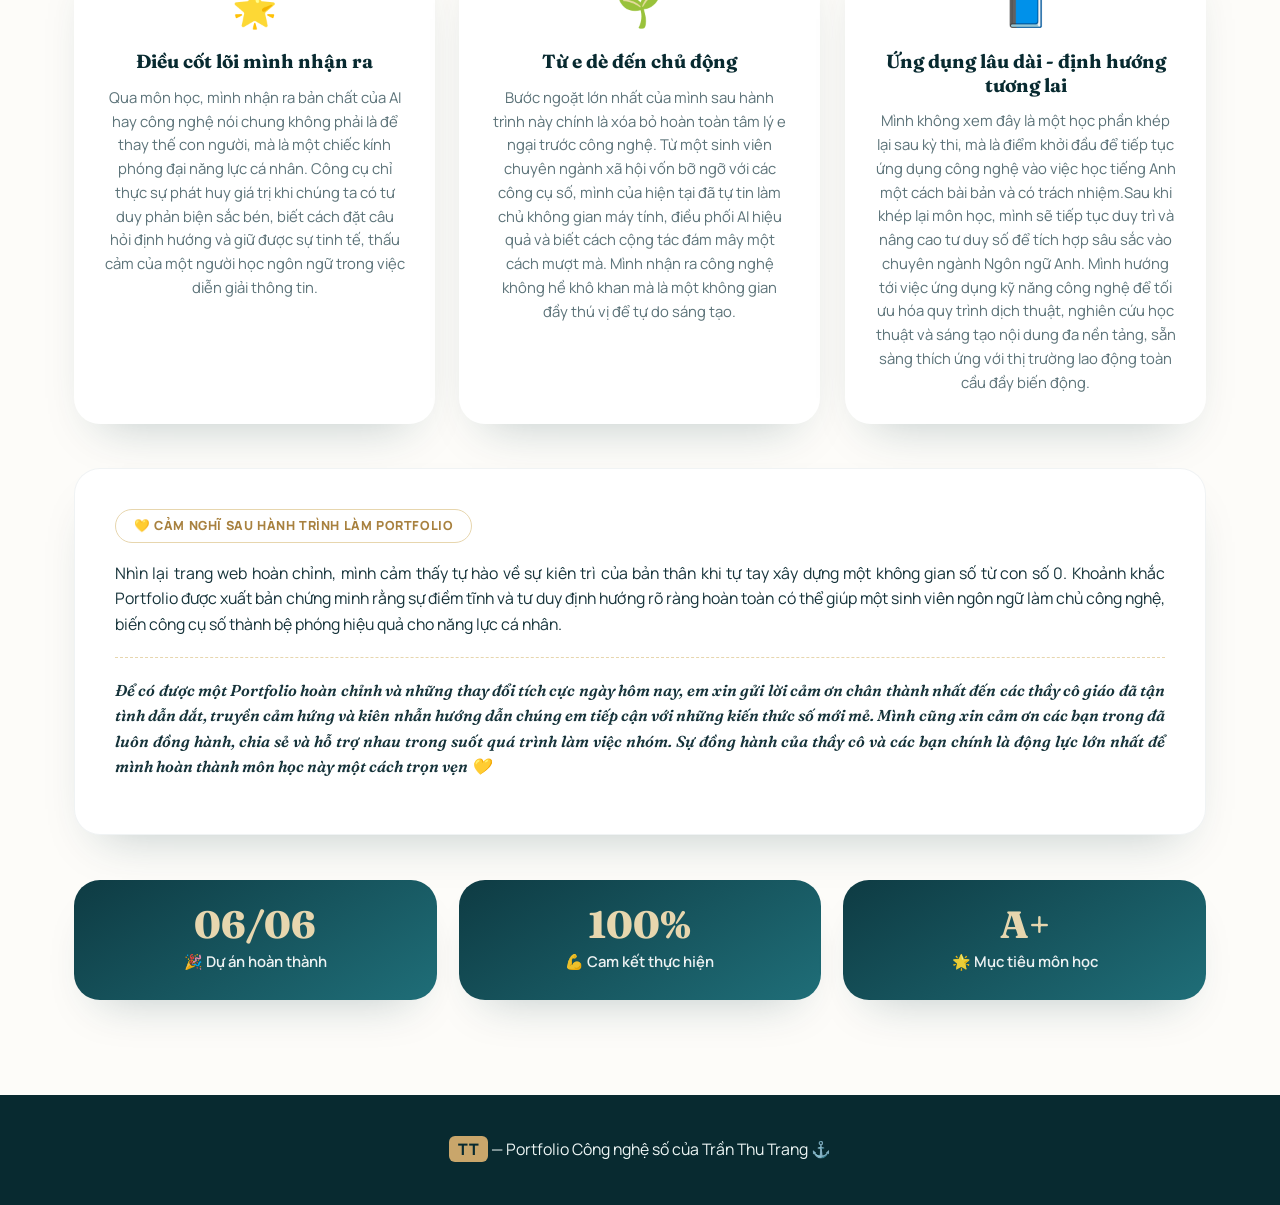
==== commit 147ab1fc: "Update index.html" ====
--- a/index.html
+++ b/index.html
@@ -276,14 +276,14 @@
     <div class="reveal">
       <span class="hero-eyebrow">⚓ Portfolio học phần Công nghệ số</span>
       <h1>Trần Thu Trang<span class="underline"></span></h1>
-      <p class="sub">Sinh viên ngành Ngôn ngữ Anh, tiếp cận công nghệ số với một tinh thần điềm tĩnh và có định hướng rõ ràng — như người thuyền trưởng luôn xác định kỹ hải trình trước khi ra khơi.</p>
+      <p class="sub">Là một sinh viên ngành ngôn ngữ, mình lựa chọn tiếp cận công nghệ số bằng sự điềm tĩnh và tư duy định hướng rõ ràng. Thay vì lao vào các xu hướng một cách cảm tính, mình luôn dành thời gian phân tích, hiểu rõ bản chất công cụ và xác định mục đích cốt lõi trước khi ứng dụng chúng vào thực tế.</p>
       <ul class="info-list">
         <li><span class="k">🎓 MSSV</span> 25041175</li>
         <li><span class="k">📖 Ngành học</span> Ngôn ngữ Anh</li>
         <li><span class="k">🏛️ Trường</span> Đại học Ngoại ngữ</li>
       </ul>
       <div class="hero-cta">
-        <a href="#bai-tap" class="btn btn-primary">🔍 Khám phá 6 bài tập</a>
+        <a href="#bai-tap" class="btn btn-primary">🔍 Khám  6 bài tập</a>
         <a href="#gioi-thieu" class="btn btn-ghost">💬 Tìm hiểu về mình</a>
       </div>
     </div>
@@ -308,8 +308,7 @@
       <h2>Giới thiệu bản thân</h2>
     </div>
     <div class="intro-text reveal">
-      <p>Mình là người coi trọng sự chỉn chu và có phần cầu toàn trong cách làm việc. Tình yêu với tiếng Anh của mình bắt đầu từ những buổi học ở trường phổ thông, rồi dần được nuôi dưỡng qua sách báo, phim ảnh và những cuộc trò chuyện với bạn bè quốc tế. Mình tin rằng ngôn ngữ không chỉ là công cụ giao tiếp, mà còn là chiếc la bàn giúp mình định vị bản thân giữa một thế giới rộng lớn hơn.</p>
-      <div class="pull-quote">⚓ "Một hải trình vững vàng luôn bắt đầu từ tấm bản đồ được vẽ cẩn thận — việc học cũng vậy."</div>
+      <p>Mình là người coi trọng sự chỉn chu và có phần cầu toàn trong cách làm việc. Tình yêu với tiếng Anh của mình bắt đầu từ những buổi học ở trường phổ thông, rồi dần được nuôi dưỡng qua sách báo, phim ảnh và những cuộc trò chuyện với bạn bè quốc tế. Mình tin rằng ngôn ngữ không chỉ là công cụ giao tiếp, mà còn là chiếc la bàn giúp mình định vị bản thân giữa một thế giới rộng lớn hơn.Bên cạnh việc học tập, mình tìm kiếm sự cân bằng từ những điều giản dị trong cuộc sống như xem phim và ngắm nhìn cảnh vật xung quanh để thư giãn, tái tạo năng lượng tích cực. Portfolio này chính là không gian ghi lại hành trình mình bước ra khỏi vùng an toàn để làm chủ các công cụ công nghệ mới.</p>
       <p>Khi lần đầu tiếp cận học phần Công nghệ số, mình từng cảm thấy đây là một vùng biển khá xa lạ so với những gì một sinh viên ngành ngôn ngữ vẫn quen thuộc. Nhưng mình chọn cách tiếp cận có hệ thống: xác định rõ mục tiêu, chia nhỏ từng phần việc và kiên trì hoàn thành theo đúng lộ trình đã vạch ra.</p>
     </div>
   </div>
@@ -327,9 +326,9 @@
         <h3><span class="num">1</span> Mục tiêu học tập</h3>
         <ul>
           <li>Trang bị nền tảng công nghệ số vững chắc, phục vụ trực tiếp cho việc học và sử dụng tiếng Anh hiệu quả hơn.</li>
-          <li>Ứng dụng AI như một trợ lý học thuật, hỗ trợ tra cứu tài liệu, luyện viết và mở rộng vốn từ chuyên ngành.</li>
+          <li>Chuyển dịch từ tư duy của một "người dùng" thụ động sang "người điều phối"</li>
           <li>Xây dựng thói quen làm việc khoa học: lưu trữ và phân loại tài liệu rõ ràng, dễ truy xuất khi cần.</li>
-          <li>Rèn luyện kỹ năng trình bày, thuyết trình một cách chuyên nghiệp và tự tin hơn.</li>
+          <li>RSử dụng công nghệ một cách thông minh nhưng luôn tuân thủ nghiêm ngặt các nguyên tắc về an toàn và bảo mật dữ liệu.</li>
         </ul>
       </div>
       <div class="goal-card reveal">
@@ -360,7 +359,7 @@
             <div class="row"><b>Mục tiêu:</b> Nắm vững nguyên lý vận hành và cách tổ chức hệ thống lưu trữ trên máy tính, làm nền tảng cho việc quản lý dữ liệu học tập lâu dài.</div>
             <div class="row"><b>Quá trình thực hiện:</b> Thiết lập cấu trúc thư mục logic theo từng học phần, thực hành các thao tác sao lưu, phục hồi dữ liệu và tối ưu không gian lưu trữ.</div>
           </div>
-          <a href="https://drive.google.com/file/d/YOUR_FILE_ID_1/view?usp=drive_link" class="work-link" target="_blank" rel="noopener">📁 Xem chi tiết bài tập</a>
+          <a href="https://docs.google.com/document/d/15U2rRo1I0O4cc5NUawBUjsjhXwRrSxgx/edit?usp=drive_link&ouid=100698810264392713077&rtpof=true&sd=true" class="work-link" target="_blank" rel="noopener">📁 Xem chi tiết bài tập</a>
         </div>
       </div>
       <div class="work-item reveal">
@@ -371,7 +370,7 @@
             <div class="row"><b>Mục tiêu:</b> Phát triển kỹ năng tra cứu và thẩm định các nguồn tài liệu học thuật tiếng Anh có độ tin cậy cao.</div>
             <div class="row"><b>Quá trình thực hiện:</b> Xây dựng quy trình tìm kiếm có hệ thống, đối chiếu nhiều nguồn tham khảo trước khi trích dẫn vào các bài tập, bài luận.</div>
           </div>
-          <a href="https://drive.google.com/file/d/YOUR_FILE_ID_2/view?usp=drive_link" class="work-link" target="_blank" rel="noopener">📁 Xem chi tiết bài tập</a>
+          <a href="https://docs.google.com/document/d/1q0qfFCHSK52pgMMNpkyXs7HAPXh3q0yg/edit?usp=drive_link&ouid=100698810264392713077&rtpof=true&sd=true" class="work-link" target="_blank" rel="noopener">📁 Xem chi tiết bài tập</a>
         </div>
       </div>
       <div class="work-item reveal">
@@ -382,7 +381,7 @@
             <div class="row"><b>Mục tiêu:</b> Hiểu rõ nguyên lý hoạt động của AI và cách xây dựng câu lệnh (prompt) hiệu quả để phục vụ việc học ngôn ngữ.</div>
             <div class="row"><b>Quá trình thực hiện:</b> Thử nghiệm và tinh chỉnh nhiều dạng câu lệnh khác nhau, xây dựng bộ ngữ liệu ôn tập từ vựng - ngữ pháp được cá nhân hoá.</div>
           </div>
-          <a href="https://drive.google.com/file/d/YOUR_FILE_ID_3/view?usp=drive_link" class="work-link" target="_blank" rel="noopener">📁 Xem chi tiết bài tập</a>
+          <a href="https://docs.google.com/document/d/14yD0ey8-ZwdOQNEU8N3MK0k8fn7EVO5u/edit?usp=drive_link&ouid=100698810264392713077&rtpof=true&sd=true" class="work-link" target="_blank" rel="noopener">📁 Xem chi tiết bài tập</a>
         </div>
       </div>
       <div class="work-item reveal">
@@ -393,7 +392,7 @@
             <div class="row"><b>Mục tiêu:</b> Vận dụng thành thạo các nền tảng cộng tác trực tuyến để nâng cao hiệu quả làm việc nhóm.</div>
             <div class="row"><b>Quá trình thực hiện:</b> Thiết lập quy trình làm việc chung, phân chia nhiệm vụ rõ ràng và phối hợp chỉnh sửa tài liệu theo thời gian thực cùng các thành viên.</div>
           </div>
-          <a href="https://drive.google.com/file/d/YOUR_FILE_ID_4/view?usp=drive_link" class="work-link" target="_blank" rel="noopener">📁 Xem chi tiết bài tập</a>
+          <a href="https://docs.google.com/document/d/1PmN22Hj-xyXh3-CEljN5K-0d13CRwqFE/edit?usp=drive_link&ouid=100698810264392713077&rtpof=true&sd=true" class="work-link" target="_blank" rel="noopener">📁 Xem chi tiết bài tập</a>
         </div>
       </div>
       <div class="work-item reveal">
@@ -404,9 +403,10 @@
             <div class="row"><b>Mục tiêu:</b> Ứng dụng công cụ AI tạo sinh nhằm nâng cao chất lượng hình ảnh và nội dung trình bày.</div>
             <div class="row"><b>Quá trình thực hiện:</b> Kết hợp AI để phác thảo ý tưởng, tạo hình minh hoạ và hoàn thiện sản phẩm bằng các công cụ thiết kế trực quan.</div>
           </div>
-          <a href="https://drive.google.com/file/d/YOUR_FILE_ID_5/view?usp=drive_link" class="work-link" target="_blank" rel="noopener">📁 Xem chi tiết bài tập</a>
+          <a href="https://docs.google.com/document/d/1reqoiEkMT99xoEq76Dz5B7x6g3OgeOvL/edit?usp=drive_link&ouid=100698810264392713077&rtpof=true&sd=true" class="work-link" target="_blank" rel="noopener">📁 Xem chi tiết bài tập</a>
         </div>
       </div>
+      
       <div class="work-item reveal">
         <div class="num">6</div>
         <div>
@@ -415,8 +415,20 @@
             <div class="row"><b>Mục tiêu:</b> Nắm vững các nguyên tắc liêm chính học thuật khi ứng dụng AI vào quá trình học tập.</div>
             <div class="row"><b>Quá trình thực hiện:</b> Đối chiếu sản phẩm với quy định của nhà trường, thực hành trích dẫn minh bạch và xây dựng bộ nguyên tắc sử dụng AI có trách nhiệm cho bản thân.</div>
           </div>
-          <a href="https://drive.google.com/file/d/YOUR_FILE_ID_6/view?usp=drive_link" class="work-link" target="_blank" rel="noopener">📁 Xem chi tiết bài tập</a>
+          <a href="https://docs.google.com/document/d/19BOu_8BRq5-o_7VO3Vrs_3bSFs56tS9F/edit?usp=drive_link&ouid=100698810264392713077&rtpof=true&sd=true" class="work-link" target="_blank" rel="noopener">📁 Xem chi tiết bài tập</a>
         </div>
+      </div>
+<!-- Ô dẫn đến link tổng hợp 6 bài (Chỉ dùng các class sẵn có trong CSS) -->
+    <div class="work-item reveal" style="grid-template-columns: 1fr; text-align: center; border: 2px dashed var(--gold); background: var(--mist); margin-top: 40px; padding: 40px 24px;">
+      <div style="max-width: 600px; margin: 0 auto;">
+        <span class="tag" style="margin-bottom: 16px;">📁 Tổng hợp</span>
+        <h3 style="font-size: 1.4rem; margin-bottom: 12px;">Thư mục lưu trữ tổng hợp 6 bài làm</h3>
+        <p class="sub" style="margin: 0 auto 24px; font-size: 0.95rem;">Để tiện theo dõi và đánh giá, toàn bộ file báo cáo, mã nguồn và sản phẩm của cả 6 bài tập cá nhân đều được lưu trữ đồng bộ trong một thư mục Google Drive chung.</p>
+        
+        <!-- Thay link Drive tổng hợp của bạn vào ký tự # dưới đây -->
+        <a href="#" class="btn btn-primary" target="_blank" rel="noopener" style="padding: 14px 36px; font-size: 0.95rem;">
+          ⚓ Truy cập Thư mục Tổng hợp
+        </a>
       </div>
     </div>
   </div>
@@ -425,31 +437,31 @@
 <section id="tong-ket">
   <div class="wrap">
     <div class="section-head reveal">
-      <span class="tag">🧭 04 · Nhìn lại chặng đường</span>
+        <span class="tag">🧭 04 · Nhìn lại quá trình học tập</span>
       <h2>Tổng kết trải nghiệm học tập</h2>
     </div>
     <div class="reflect-grid">
       <div class="reflect-card reveal">
         <div class="ic">🌟</div>
         <h3>Điều cốt lõi mình nhận ra</h3>
-        <p>Công nghệ và AI suy cho cùng cũng chỉ là công cụ hỗ trợ; sự chủ động lập kế hoạch và kỷ luật cá nhân mới là yếu tố quyết định kết quả. Học phần này giúp mình rèn được tư duy giải quyết vấn đề mạch lạc và khả năng quản trị thời gian tốt hơn.</p>
+        <p>Qua môn học, mình nhận ra bản chất của AI hay công nghệ nói chung không phải là để thay thế con người, mà là một chiếc kính phóng đại năng lực cá nhân. Công cụ chỉ thực sự phát huy giá trị khi chúng ta có tư duy phản biện sắc bén, biết cách đặt câu hỏi định hướng và giữ được sự tinh tế, thấu cảm của một người học ngôn ngữ trong việc diễn giải thông tin.</p>
       </div>
       <div class="reflect-card reveal">
         <div class="ic">🌱</div>
         <h3>Từ e dè đến chủ động</h3>
-        <p>Từ chỗ còn khá dè dặt trước các khái niệm công nghệ, giờ đây mình đã có thể tự tin thiết lập và vận hành không gian số của riêng mình. Đây là nền tảng quan trọng cho những học phần và dự án tiếp theo.</p>
+        <p>Bước ngoặt lớn nhất của mình sau hành trình này chính là xóa bỏ hoàn toàn tâm lý e ngại trước công nghệ. Từ một sinh viên chuyên ngành xã hội vốn bỡ ngỡ với các công cụ số, mình của hiện tại đã tự tin làm chủ không gian máy tính, điều phối AI hiệu quả và biết cách cộng tác đám mây một cách mượt mà. Mình nhận ra công nghệ không hề khô khan mà là một không gian đầy thú vị để tự do sáng tạo.</p>
       </div>
       <div class="reflect-card reveal">
         <div class="ic">📘</div>
-        <h3>Ứng dụng lâu dài</h3>
-        <p>Mình không xem đây là một học phần khép lại sau kỳ thi, mà là điểm khởi đầu để tiếp tục ứng dụng công nghệ vào việc học tiếng Anh một cách bài bản và có trách nhiệm.</p>
+        <h3>Ứng dụng lâu dài - định hướng tương lai </h3>
+        <p>Mình không xem đây là một học phần khép lại sau kỳ thi, mà là điểm khởi đầu để tiếp tục ứng dụng công nghệ vào việc học tiếng Anh một cách bài bản và có trách nhiệm.Sau khi khép lại môn học, mình sẽ tiếp tục duy trì và nâng cao tư duy số để tích hợp sâu sắc vào chuyên ngành Ngôn ngữ Anh. Mình hướng tới việc ứng dụng kỹ năng công nghệ để tối ưu hóa quy trình dịch thuật, nghiên cứu học thuật và sáng tạo nội dung đa nền tảng, sẵn sàng thích ứng với thị trường lao động toàn cầu đầy biến động.</p>
       </div>
     </div>
 
     <div class="feelings reveal">
       <span class="tag">💛 Cảm nghĩ sau hành trình làm Portfolio</span>
-      <p>Quá trình thực hiện portfolio này cho mình cơ hội nhìn lại toàn bộ những gì đã học được trong suốt học phần — không chỉ là các kỹ năng công nghệ, mà còn là sự kiên nhẫn và tinh thần trách nhiệm khi tự tay hoàn thiện từng phần nội dung. Có những thời điểm mình gặp khó khăn vì chưa quen thao tác trên các công cụ mới, nhưng cũng chính những trở ngại ấy giúp mình rèn luyện được khả năng tự học và thích ứng nhanh hơn. Nhìn lại chặng đường từ bài tập đầu tiên đến sản phẩm hoàn chỉnh này, mình cảm thấy tự hào vì bản thân đã nghiêm túc theo đuổi mục tiêu đã đặt ra.</p>
-      <p class="thanks">Mình xin gửi lời cảm ơn chân thành đến giảng viên học phần Công nghệ số vì đã tận tâm hướng dẫn, giải đáp thắc mắc và luôn tạo điều kiện để chúng em được thực hành một cách chủ động. Những kiến thức và kỹ năng thầy/cô truyền đạt chắc chắn sẽ là hành trang quý giá đồng hành cùng em trong chặng đường học tập và làm việc sau này. Em xin chân thành cảm ơn thầy/cô! 💛</p>
+      <p>Nhìn lại trang web hoàn chỉnh, mình cảm thấy tự hào về sự kiên trì của bản thân khi tự tay xây dựng một không gian số từ con số 0. Khoảnh khắc Portfolio được xuất bản chứng minh rằng sự điềm tĩnh và tư duy định hướng rõ ràng hoàn toàn có thể giúp một sinh viên ngôn ngữ làm chủ công nghệ, biến công cụ số thành bệ phóng hiệu quả cho năng lực cá nhân.</p>
+      <p class="thanks">Để có được một Portfolio hoàn chỉnh và những thay đổi tích cực ngày hôm nay, em xin gửi lời cảm ơn chân thành nhất đến các thầy cô giáo đã tận tình dẫn dắt, truyền cảm hứng và kiên nhẫn hướng dẫn chúng em tiếp cận với những kiến thức số mới mẻ. Mình cũng xin cảm ơn các bạn trong  đã luôn đồng hành, chia sẻ và hỗ trợ nhau trong suốt quá trình làm việc nhóm. Sự đồng hành của thầy cô và các bạn chính là động lực lớn nhất để mình hoàn thành môn học này một cách trọn vẹn 💛</p>
     </div>
 
     <div class="stat-row reveal">
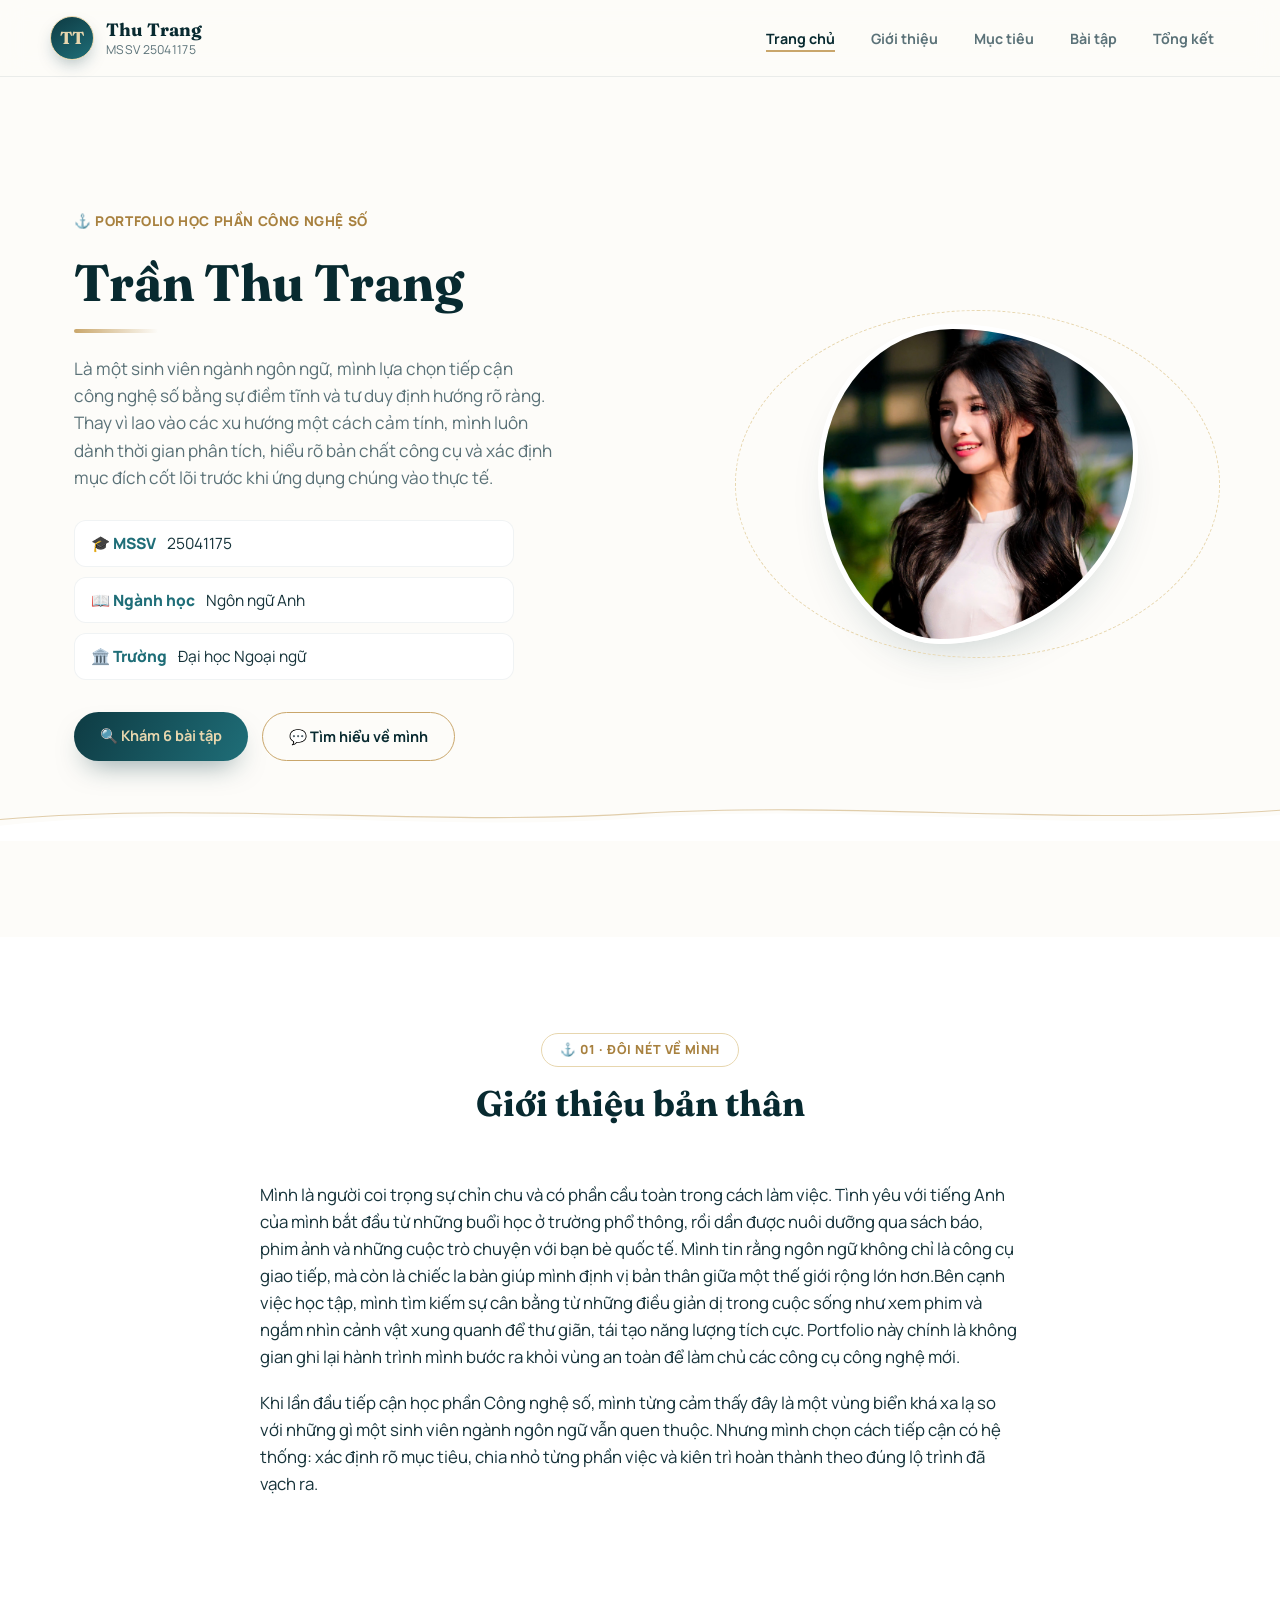
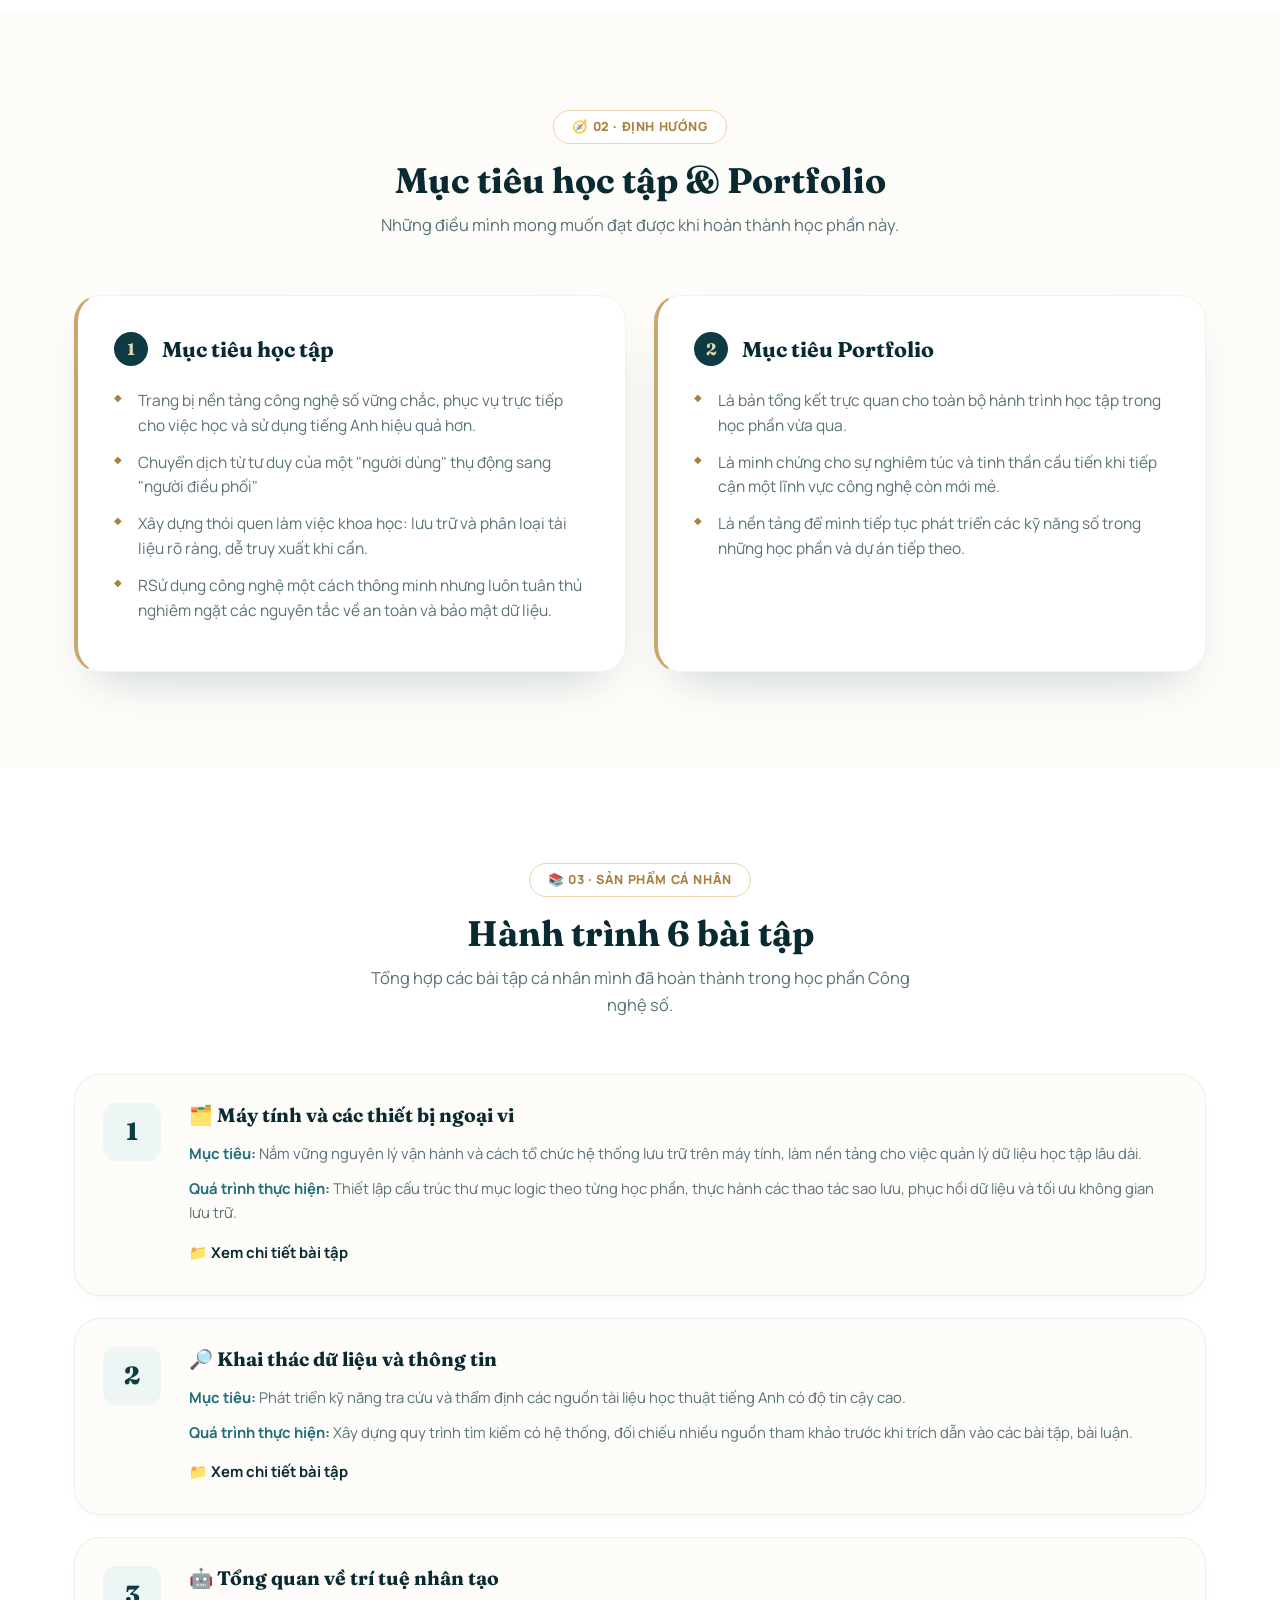
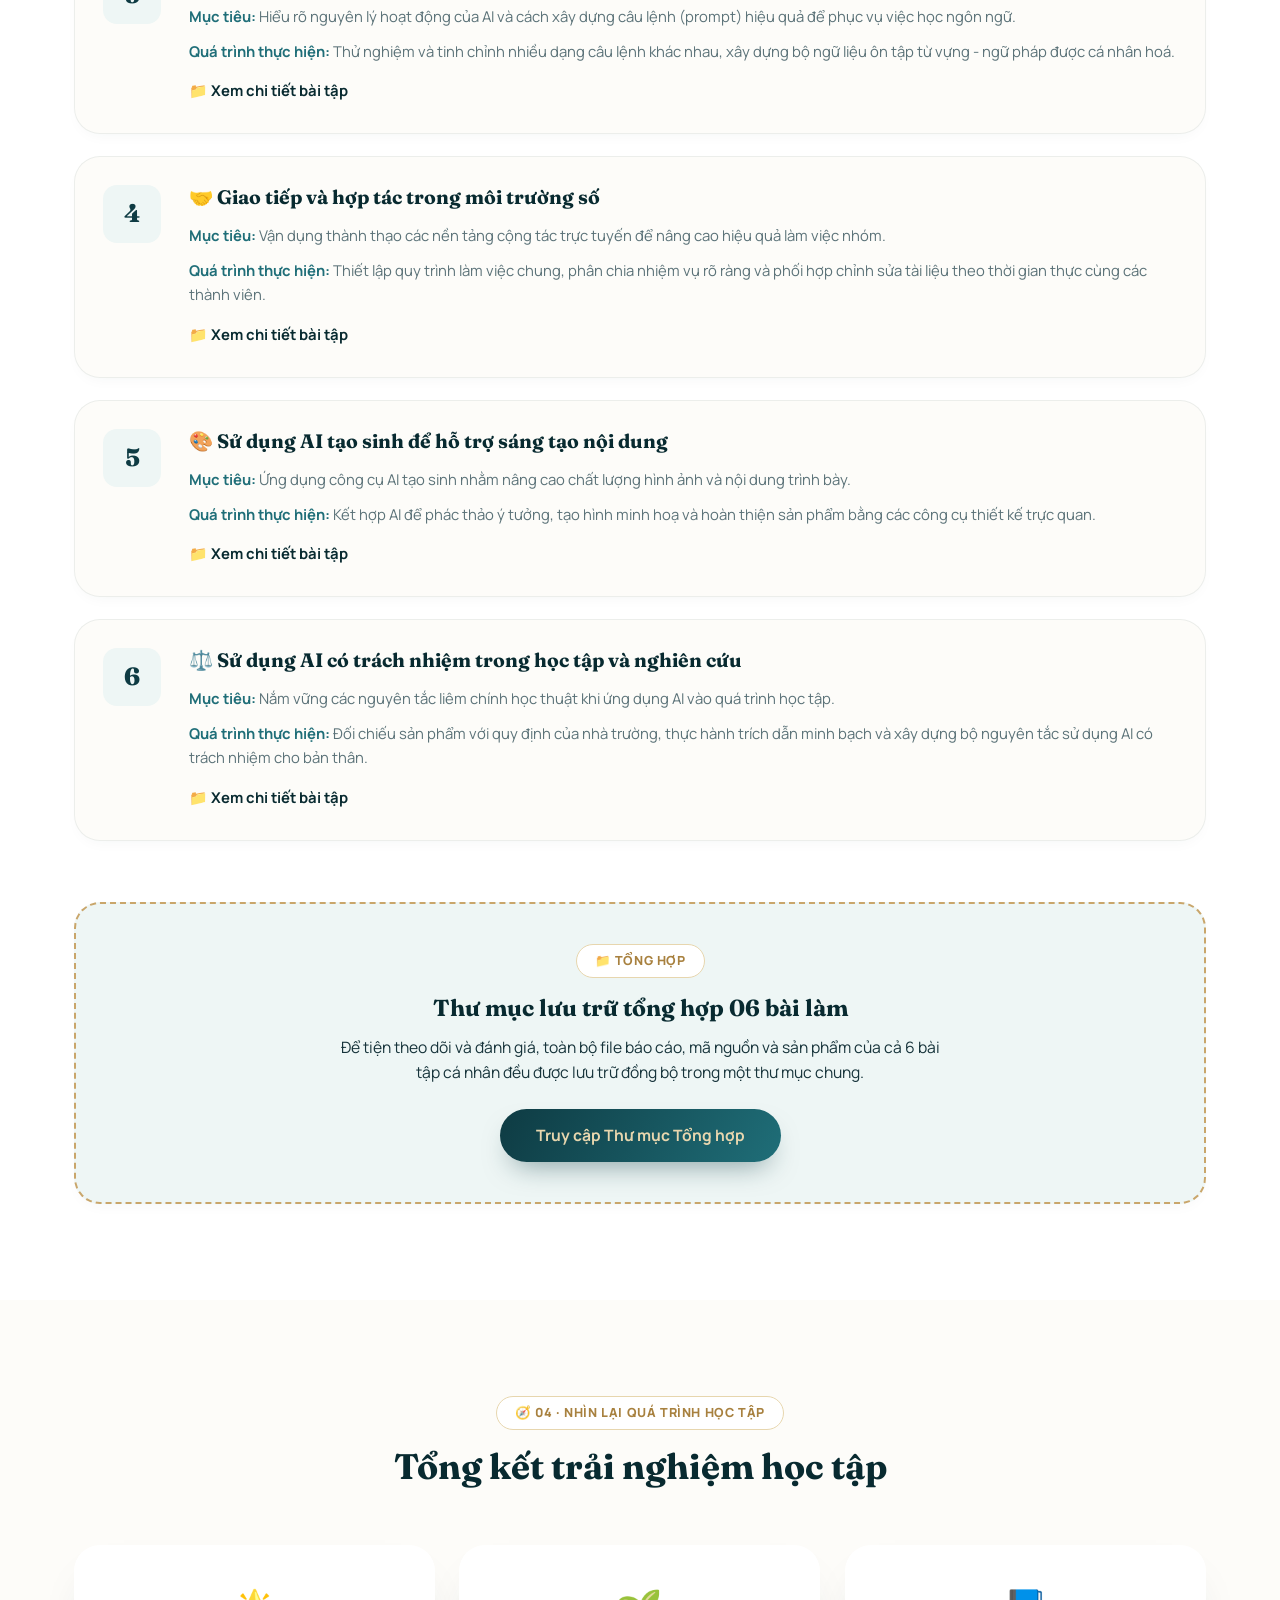
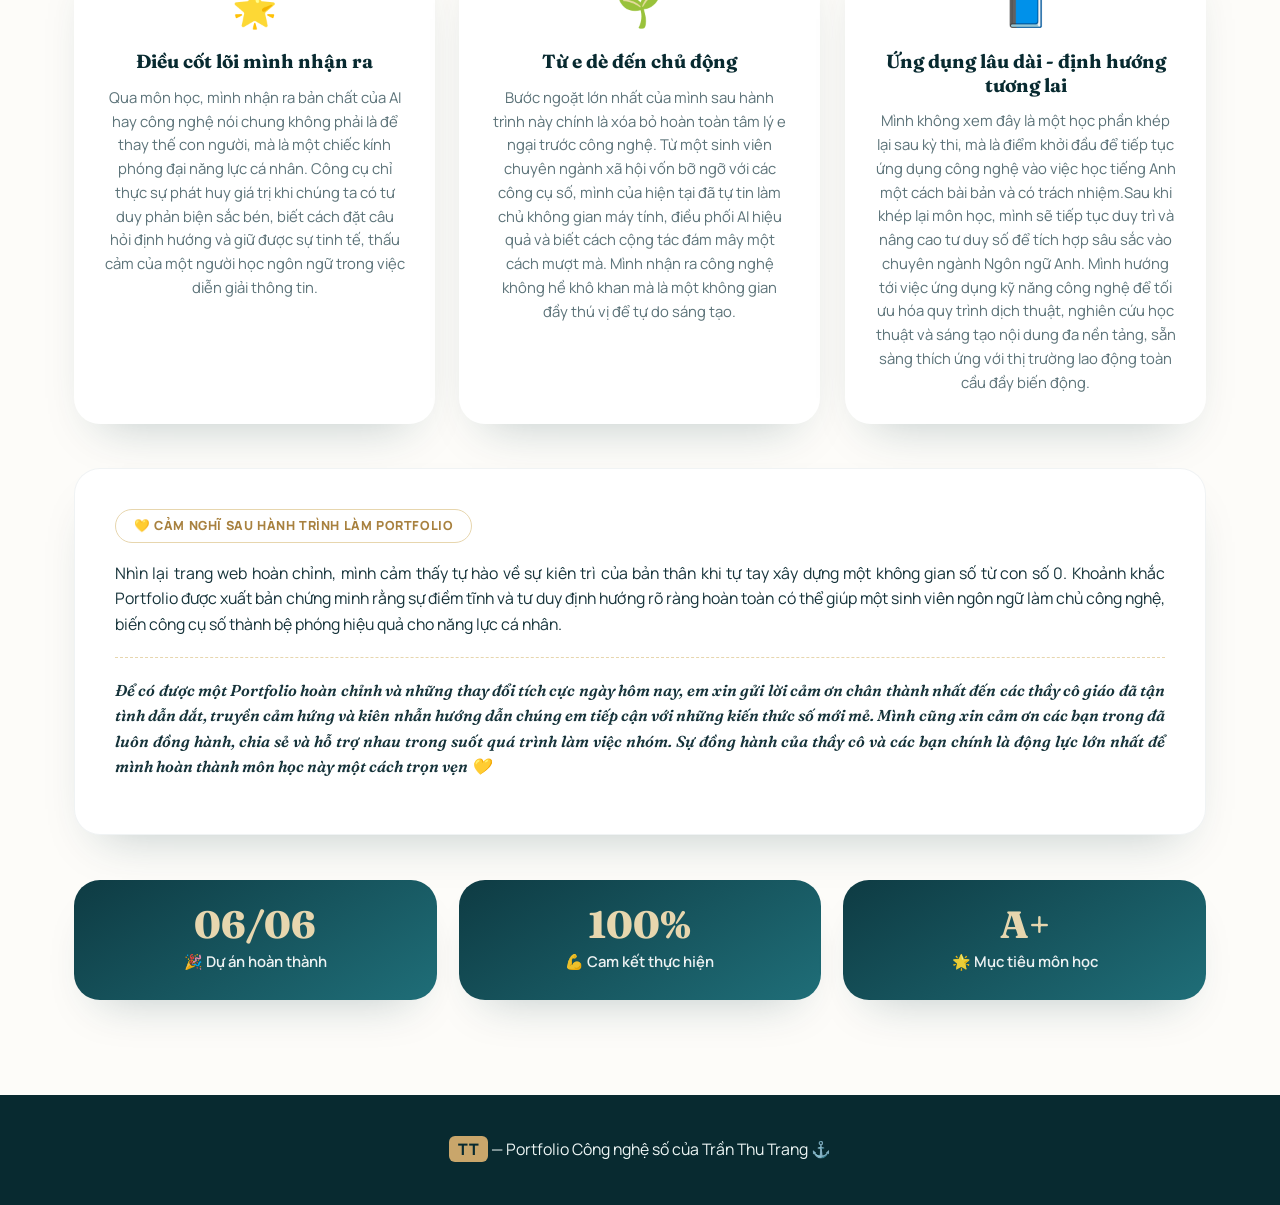
==== commit 81a29ca0: "Update index.html" ====
--- a/index.html
+++ b/index.html
@@ -422,12 +422,12 @@
     <div class="work-item reveal" style="grid-template-columns: 1fr; text-align: center; border: 2px dashed var(--gold); background: var(--mist); margin-top: 40px; padding: 40px 24px;">
       <div style="max-width: 600px; margin: 0 auto;">
         <span class="tag" style="margin-bottom: 16px;">📁 Tổng hợp</span>
-        <h3 style="font-size: 1.4rem; margin-bottom: 12px;">Thư mục lưu trữ tổng hợp 6 bài làm</h3>
-        <p class="sub" style="margin: 0 auto 24px; font-size: 0.95rem;">Để tiện theo dõi và đánh giá, toàn bộ file báo cáo, mã nguồn và sản phẩm của cả 6 bài tập cá nhân đều được lưu trữ đồng bộ trong một thư mục Google Drive chung.</p>
+        <h3 style="font-size: 1.4rem; margin-bottom: 12px;">Thư mục lưu trữ tổng hợp 06 bài làm</h3>
+        <p class="sub" style="margin: 0 auto 24px; font-size: 0.95rem;">Để tiện theo dõi và đánh giá, toàn bộ file báo cáo, mã nguồn và sản phẩm của cả 6 bài tập cá nhân đều được lưu trữ đồng bộ trong một thư mục chung.</p>
         
         <!-- Thay link Drive tổng hợp của bạn vào ký tự # dưới đây -->
-        <a href="#" class="btn btn-primary" target="_blank" rel="noopener" style="padding: 14px 36px; font-size: 0.95rem;">
-          ⚓ Truy cập Thư mục Tổng hợp
+        <a href="https://drive.google.com/drive/folders/1rY7qlAZmTOTI_wCFW4WuZtZGipfSGddd?usp=drive_link" class="btn btn-primary" target="_blank" rel="noopener" style="padding: 14px 36px; font-size: 0.95rem;">
+          Truy cập Thư mục Tổng hợp
         </a>
       </div>
     </div>
